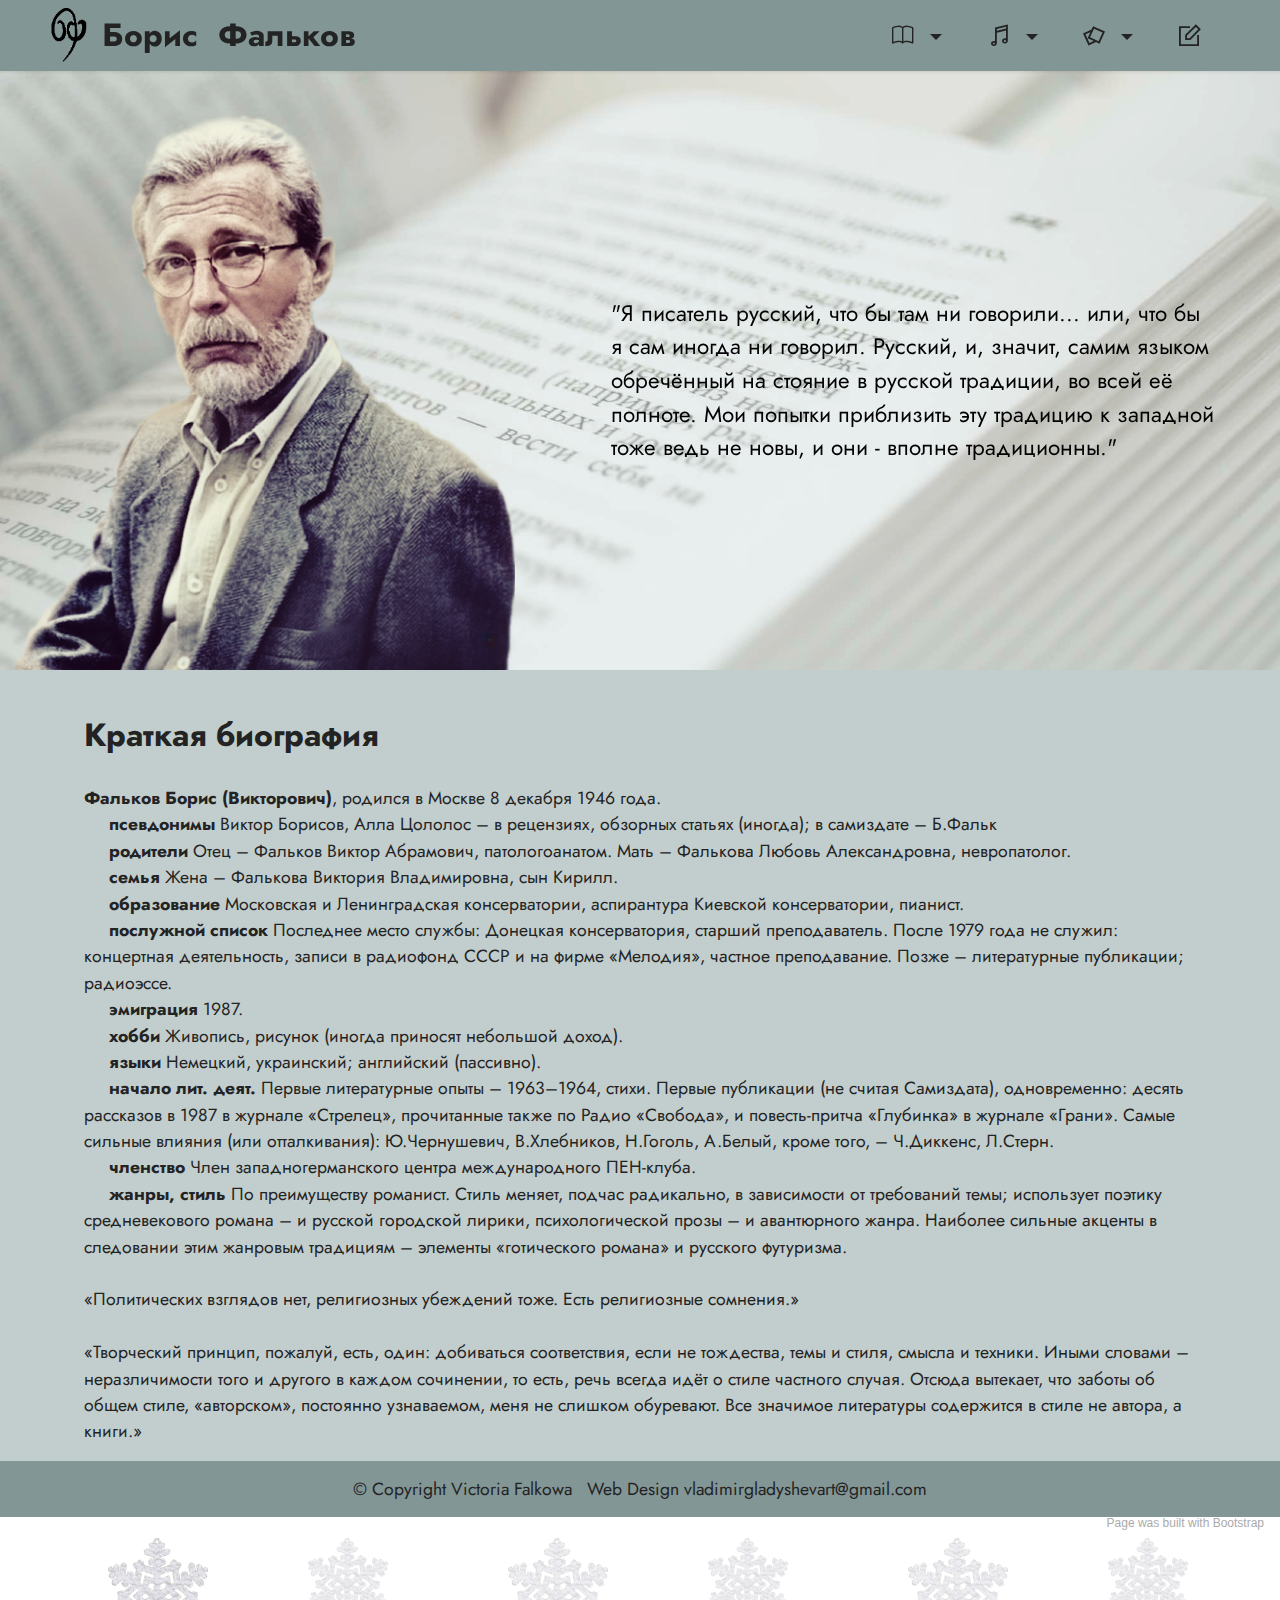
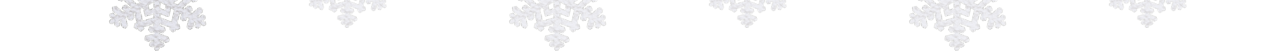
==== index.html @ 5765e97b "Add files via upload" ====
<!DOCTYPE html>
<html  >
<head>
  
  <meta charset="UTF-8">
  <meta http-equiv="X-UA-Compatible" content="IE=edge">
  <meta name="generator" content="Mobirise v5.2.0, mobirise.com">
  <meta name="viewport" content="width=device-width, initial-scale=1, minimum-scale=1">
  <link rel="shortcut icon" href="assets/images/bflogo.png" type="image/x-icon">
  <meta name="description" content="Начальная страница">
  
  
  <title>Home</title>
  <link rel="stylesheet" href="assets/Bootstrap-Icons/Bootstrap-Icons.css">
  <link rel="stylesheet" href="assets/web/assets/mobirise-icons2/mobirise2.css">
  <link rel="stylesheet" href="assets/tether/tether.min.css">
  <link rel="stylesheet" href="assets/bootstrap/css/bootstrap.min.css">
  <link rel="stylesheet" href="assets/bootstrap/css/bootstrap-grid.min.css">
  <link rel="stylesheet" href="assets/bootstrap/css/bootstrap-reboot.min.css">
  <link rel="stylesheet" href="assets/dropdown/css/style.css">
  <link rel="stylesheet" href="assets/socicon/css/styles.css">
  <link rel="stylesheet" href="assets/theme/css/style.css">
  <link rel="preload" as="style" href="assets/mobirise/css/mbr-additional.css"><link rel="stylesheet" href="assets/mobirise/css/mbr-additional.css" type="text/css">
  
  


<title>Анимация</title>
<style type="text/css">

.zima {width: auto; height: auto; background-image: url("LandscapeBack.png"); display: block; position: relative;
overflow: hidden; margin: auto;} 

.snowflakes {width: 100px; height: 113px; background-image: url("assets/images/snowflakes100.png"); 
  position: absolute; opacity: 0.5;
  left: 40px;
  top: 820px;
  z-index: +1;
  animation-name: snowflakes;
  animation-duration: 20s;
  animation-delay: 0,5s;
  animation-iteration-count: 3;
  animation-timing-function: linear;}

.snowflakes1 {width: 80px; height: 90px; background-image: url("assets/images/snowflakes80.png"); 
  position: absolute; opacity: 0.5;
  left: 240px;
  top: 820px;
  z-index: +1;
  animation-name: snowflakes1;
  animation-duration: 15s;
  animation-delay: 4.2s;
  animation-iteration-count: 3;
  animation-timing-function: linear;}

.snowflakes2 {width: 100px; height: 113px; background-image: url("assets/images/snowflakes100.png"); 
  position: absolute; opacity: 0.5;
  left: 440px;
  top: 820px;
  z-index: +1;
  animation-name: snowflakes2;
  animation-duration: 17s;
  animation-delay: 2.8s;
  animation-iteration-count: 3;
  animation-timing-function: linear;}

.snowflakes3 {width: 80px; height: 90px; background-image: url("assets/images/snowflakes80.png"); 
  position: absolute; opacity: 0.5;
  left: 640px;
  top: 820px;
  z-index: +1;
  animation-name: snowflakes3;
  animation-duration: 12.5s;
  animation-delay: 6.6s;
  animation-iteration-count: 3;
  animation-timing-function: linear;}

.snowflakes4 {width: 100px; height: 113px; background-image: url("assets/images/snowflakes100.png"); 
  position: absolute; opacity: 0.5;
  left: 840px;
  top: 820px;
  z-index: +1;
  animation-name: snowflakes4;
  animation-duration: 16s;
  animation-delay: 3.8s;
  animation-iteration-count: 3;
  animation-timing-function: linear;}

.snowflakes5 {width: 80px; height: 90px; background-image: url("assets/images/snowflakes80.png"); 
  position: absolute; opacity: 0.5;
  left: 1040px;
  top: 820px;
  z-index: +1;
  animation-name: snowflakes5;
  animation-duration: 14s;
  animation-delay: 6.8s;
  animation-iteration-count: 3;
  animation-timing-function: linear;}

.snowflakes6 {width: 100px; height: 113px; background-image: url("assets/images/snowflakes100.png"); 
  position: absolute; opacity: 0.5;
  left: 1240px;
  top: 820px;
  z-index: +1;
  animation-name: snowflakes6;
  animation-duration: 17s;
  animation-delay: 2.4s;
  animation-iteration-count: 3;
  animation-timing-function: linear;}

.snowflakes7 {width: 80px; height: 90px; background-image: url("assets/images/snowflakes80.png"); 
  position: absolute; opacity: 0.5;
  left: 1440px; 
  top: 820px;
  z-index: +1;
  animation-name: snowflakes7;
  animation-duration: 12.5s;
  animation-delay: 6.2s;
  animation-iteration-count: 3;
  animation-timing-function: linear;}

  .snowflakes8 {width: 100px; height: 113px; background-image: url("assets/images/snowflakes100.png"); 
  position: absolute; opacity: 0.5;
  left: 1640px;
  top: 820px;
  z-index: +1;
  animation-name: snowflakes8;
  animation-duration: 18s;
  animation-delay: 2,5s;
  animation-iteration-count: 3;
  animation-timing-function: linear;}

.snowflakes9 {width: 100px; height: 113px; background-image: url("assets/images/snowflakes100.png"); 
  position: absolute; opacity: 0.5;
  left: 40px;
  top: 820px;
  z-index: +1;
  animation-name: snowflakes9;
  animation-duration: 18s;
  animation-delay: 7s;
  animation-iteration-count: 3;
  animation-timing-function: linear;}


.snowflakes10 {width: 100px; height: 113px; background-image: url("assets/images/snowflakes100.png"); 
  position: absolute; opacity: 0.5;
  left: 1640px;
  top: 820px;
  z-index: +1;
  animation-name: snowflakes10;
  animation-duration: 20s;
  animation-delay: 8s;
  animation-iteration-count: 3;
  animation-timing-function: linear;}






@keyframes snowflakes {
  0% {left: 40px; top: -30px; transform: rotate(70deg); opacity: 0.3; }
  10% {left: 90px; top: 100px; opacity: 0.95; transform: rotate(65deg);}
  20% {left: 40px; top: 260px; opacity: 0.9; }
  30% {left: 80px; top: 360px; opacity: 0.95; transform: rotate(-80deg); }
  40% {left: 120px; top: 420px; }
  50% {left: 100px; top: 510px; opacity: 0.8; transform: rotate(55deg);}
  60% {left: 90px; top: 600px; opacity: 0.5;; }
  70% {left: 130px; top: 690px; transform: rotate(-55deg); opacity: 0.5;; }
  80% {left: 80px; top: 780px; opacity: 0.5;}
  90% {left: 30px; top: 820px; transform: rotate(45deg);}
  95% {left: 80px; top: 820px; transform: rotate(-10deg); opacity: 0.5; }
  100% {left: 20x; top: 820px; opacity: 0.4; }

}


@keyframes snowflakes1 {
  0% {left: 240px; top: -30px; transform: rotate(70deg); opacity: 0.3; }
  10% {left: 290px; top: 100px; opacity: 0.95; transform: rotate(-65deg);}
  20% {left: 240px; top: 260px; opacity: 0.9; }
  30% {left: 280px; top: 360px; opacity: 0.95; transform: rotate(80deg); }
  40% {left: 320px; top: 420px; }
  50% {left: 300px; top: 510px; opacity: 0.8; transform: rotate(-55deg);}
  60% {left: 290px; top: 600px; opacity: 0.5; }
  70% {left: 330px; top: 690px; transform: rotate(55deg); opacity: 0.5; }
  80% {left: 280px; top: 780px; opacity: 0.5;}
  90% {left: 230px; top: 820px; transform: rotate(-45deg);}
  95% {left: 280px; top: 820px; transform: rotate(10deg); opacity: 0.5; }
  100% {left: 220x; top: 820px; opacity: 0.4; }

}

@keyframes snowflakes2 {
  0% {left: 440px; top: -30px; transform: rotate(70deg); opacity: 0.3; }
  10% {left: 490px; top: 100px; opacity: 0.95; transform: rotate(65deg);}
  20% {left: 440px; top: 260px; opacity: 0.9; }
  30% {left: 480px; top: 360px; opacity: 0.95; transform: rotate(-80deg); }
  40% {left: 520px; top: 420px; }
  50% {left: 500px; top: 510px; opacity: 0.8; transform: rotate(55deg);}
  60% {left: 490px; top: 600px; opacity: 0.5; }
  70% {left: 530px; top: 690px; transform: rotate(-55deg); opacity: 0.5; }
  80% {left: 480px; top: 780px; opacity: 0.5;}
  90% {left: 430px; top: 820px; transform: rotate(45deg);}
  95% {left: 480px; top: 820px; transform: rotate(-10deg); opacity: 0.5; }
  100% {left: 420x; top: 820px; opacity: 0.4; }

}

@keyframes snowflakes3 {
  0% {left: 640px; top: -30px; transform: rotate(70deg); opacity: 0.3; }
  10% {left: 690px; top: 100px; opacity: 0.95; transform: rotate(-65deg);}
  20% {left: 640px; top: 260px; opacity: 0.9; }
  30% {left: 680px; top: 360px; opacity: 0.95; transform: rotate(80deg); }
  40% {left: 720px; top: 420px; }
  50% {left: 700px; top: 510px; opacity: 0.8; transform: rotate(-55deg);}
  60% {left: 690px; top: 600px; opacity: 0.5; }
  70% {left: 730px; top: 690px; transform: rotate(55deg); opacity: 0.5; }
  80% {left: 680px; top: 780px; opacity: 0.5;}
  90% {left: 630px; top: 820px; transform: rotate(-45deg);}
  95% {left: 680px; top: 820px; transform: rotate(10deg); opacity: 0.5; }
  100% {left: 620x; top: 820px; opacity: 0.4; }

}

@keyframes snowflakes4 {
  0% {left: 840px; top: -30px; transform: rotate(70deg); opacity: 0.3; }
  10% {left: 890px; top: 100px; opacity: 0.95; transform: rotate(-65deg);}
  20% {left: 840px; top: 260px; opacity: 0.9; }
  30% {left: 880px; top: 360px; opacity: 0.95; transform: rotate(80deg); }
  40% {left: 920px; top: 420px; }
  50% {left: 900px; top: 510px; opacity: 0.8; transform: rotate(-55deg);}
  60% {left: 890px; top: 600px; opacity: 0.5;}
  70% {left: 930px; top: 690px; transform: rotate(55deg); opacity: 0.5; }
  80% {left: 880px; top: 780px; oopacity: 0.5;}
  90% {left: 830px; top: 820px; transform: rotate(-45deg);}
  95% {left: 880px; top: 820px; transform: rotate(10deg); opacity: 0.5; }
  100% {left: 220x; top: 820px; opacity: 0.4; }

}


@keyframes snowflakes5 {
  0% {left: 1040px; top: -30px; transform: rotate(70deg); opacity: 0.3; }
  10% {left: 1090px; top: 100px; opacity: 0.95; transform: rotate(-65deg);}
  20% {left: 1040px; top: 260px; opacity: 0.9; }
  30% {left: 1080px; top: 360px; opacity: 0.95; transform: rotate(80deg); }
  40% {left: 1120px; top: 420px; }
  50% {left: 1100px; top: 510px; opacity: 0.8; transform: rotate(-55deg);}
  60% {left: 1090px; top: 600px; opacity: 0.5; }
  70% {left: 1130px; top: 690px; transform: rotate(55deg); opacity: 0.5; }
  80% {left: 1080px; top: 780px; opacity: 0.5;}
  90% {left: 1030px; top: 820px; transform: rotate(-45deg);}
  95% {left: 1080px; top: 820px; transform: rotate(10deg); opacity: 0.5; }
  100% {left: 1020x; top: 820px; opacity: 0.4; }

}

@keyframes snowflakes6 {
  0% {left: 1240px; top: -30px; transform: rotate(70deg); opacity: 0.3; }
  10% {left: 1290px; top: 100px; opacity: 0.95; transform: rotate(65deg);}
  20% {left: 1240px; top: 260px; opacity: 0.9; }
  30% {left: 1280px; top: 360px; opacity: 0.95; transform: rotate(-80deg); }
  40% {left: 1320px; top: 420px; }
  50% {left: 1300px; top: 510px; opacity: 0.8; transform: rotate(55deg);}
  60% {left: 1290px; top: 600px; opacity: 0.5; }
  70% {left: 1330px; top: 690px; transform: rotate(-55deg); opacity: 0.5; }
  80% {left: 1280px; top: 780px; opacity: 0.5;}
  90% {left: 1230px; top: 820px; transform: rotate(45deg);}
  95% {left: 1280px; top: 820px; transform: rotate(-10deg); opacity: 0.5; }
  100% {left: 1220x; top: 820px; opacity: 0.4; }

}

@keyframes snowflakes7 {
  0% {left: 1440px; top: -30px; transform: rotate(70deg); opacity: 0.3; }
  10% {left: 1490px; top: 100px; opacity: 0.95; transform: rotate(-65deg);}
  20% {left: 1440px; top: 260px; opacity: 0.9; }
  30% {left: 1480px; top: 360px; opacity: 0.95; transform: rotate(80deg); }
  40% {left: 1420px; top: 420px; }
  50% {left: 1500px; top: 510px; opacity: 0.8; transform: rotate(-55deg);}
  60% {left: 1490px; top: 600px; opacity: 0.5; }
  70% {left: 1530px; top: 690px; transform: rotate(55deg); opacity: 0.5; }
  80% {left: 1480px; top: 780px; opacity: 0.5;}
  90% {left: 1430px; top: 820px; transform: rotate(-45deg);}
  95% {left: 1480px; top: 820px; transform: rotate(10deg); opacity: 0.5; }
  100% {left: 1420x; top: 820px; opacity: 0.4; }

}

@keyframes snowflakes8 {
  0% {left: 1640px; top: -30px; transform: rotate(70deg); opacity: 0.3; }
  10% {left: 1690px; top: 100px; opacity: 0.95; transform: rotate(65deg);}
  20% {left: 1640px; top: 260px; opacity: 0.9; }
  30% {left: 1680px; top: 360px; opacity: 0.95; transform: rotate(-80deg); }
  40% {left: 1620px; top: 420px; }
  50% {left: 1700px; top: 510px; opacity: 0.8; transform: rotate(55deg);}
  60% {left: 1690px; top: 600px; opacity: 0.5; }
  70% {left: 1730px; top: 690px; transform: rotate(-55deg); opacity: 0.5; }
  80% {left: 1680px; top: 780px; opacity: 0.5; }
  90% {left: 1630px; top: 820px; transform: rotate(45deg);}
  95% {left: 1680px; top: 820px; transform: rotate(-10deg); opacity: 0.5; }
  100% {left: 1620x; top: 820px; opacity: 0.4; }

}


@keyframes snowflakes9 {
  0% {left: 40px; top: -30px; transform: rotate(70deg); opacity: 0.3; }
  10% {left: 90px; top: 100px; opacity: 0.95; transform: rotate(65deg);}
  20% {left: 40px; top: 260px; opacity: 0.9; }
  30% {left: 80px; top: 360px; opacity: 0.95; transform: rotate(-80deg); }
  40% {left: 120px; top: 420px; }
  50% {left: 100px; top: 510px; opacity: 0.8; transform: rotate(55deg);}
  60% {left: 90px; top: 600px; opacity: 0.5;; }
  70% {left: 130px; top: 690px; transform: rotate(-55deg); opacity: 0.5;; }
  80% {left: 80px; top: 780px; opacity: 0.5;}
  90% {left: 30px; top: 820px; transform: rotate(45deg);}
  95% {left: 80px; top: 820px; transform: rotate(-10deg); opacity: 0.5; }
  100% {left: 20x; top: 820px; opacity: 0.4; }

}

@keyframes snowflakes10 {
  0% {left: 1640px; top: -30px; transform: rotate(70deg); opacity: 0.3; }
  10% {left: 1690px; top: 100px; opacity: 0.95; transform: rotate(65deg);}
  20% {left: 1640px; top: 260px; opacity: 0.9; }
  30% {left: 1680px; top: 360px; opacity: 0.95; transform: rotate(-80deg); }
  40% {left: 1620px; top: 420px; }
  50% {left: 1700px; top: 510px; opacity: 0.8; transform: rotate(55deg);}
  60% {left: 1690px; top: 600px; opacity: 0.5; }
  70% {left: 1730px; top: 690px; transform: rotate(-55deg); opacity: 0.5; }
  80% {left: 1680px; top: 780px; opacity: 0.5; }
  90% {left: 1630px; top: 820px; transform: rotate(45deg);}
  95% {left: 1680px; top: 820px; transform: rotate(-10deg); opacity: 0.5; }
  100% {left: 1620x; top: 820px; opacity: 0.4; }

}



/* .Land2 {width: 900px; height: 640px; position: absolute;
  left: 10px;
  top: 10px;}  */

</style>





  
  
</head>
<body>
  
  <section class="menu menu2 cid-scVCYz52yA" once="menu" id="menu2-1">
    
    <nav class="navbar navbar-dropdown navbar-fixed-top navbar-expand-lg">
        <div class="container-fluid">
            <div class="navbar-brand">
                <span class="navbar-logo">
                    
                        <a href="index.html#header14-e"><img src="assets/images/bflogo.png" alt="" style="height: 3.7rem;"></a>
                    
                </span>
                <span class="navbar-caption-wrap"><a class="navbar-caption text-black text-primary display-2" href="index.html#header14-e">Борис&nbsp; Фальков</a></span>
            </div>
            <button class="navbar-toggler" type="button" data-toggle="collapse" data-target="#navbarSupportedContent" aria-controls="navbarNavAltMarkup" aria-expanded="false" aria-label="Toggle navigation">
                <div class="hamburger">
                    <span></span>
                    <span></span>
                    <span></span>
                    <span></span>
                </div>
            </button>
            <div class="collapse navbar-collapse" id="navbarSupportedContent">
                <ul class="navbar-nav nav-dropdown nav-right" data-app-modern-menu="true"><li class="nav-item dropdown open"><a class="nav-link link dropdown-toggle text-black display-4" href="#" aria-expanded="true" data-toggle="dropdown-submenu"><span class="bi-book mbr-iconfont mbr-iconfont-btn"></span></a><div class="dropdown-menu"><a class="dropdown-item text-black display-4" href="Literature.html#content5-6f" aria-expanded="false">Литература</a><a class="dropdown-item text-black display-4" href="Literature.html#content5-3d" aria-expanded="false">Книги</a><a class="dropdown-item text-black display-4" href="page9.html#content5-5l" aria-expanded="false">Критика</a><a class="dropdown-item text-black display-4" href="Golos.html#content5-5c" aria-expanded="false">Голос автора</a><a class="dropdown-item text-black display-4" href="page8.html#content5-6b" aria-expanded="false">Переписка</a></div></li><li class="nav-item dropdown"><a class="nav-link link dropdown-toggle text-black display-4" href="#" aria-expanded="false" data-toggle="dropdown-submenu"><span class="mobi-mbri mobi-mbri-music mbr-iconfont mbr-iconfont-btn"></span></a><div class="dropdown-menu"><a class="dropdown-item text-black text-primary display-4" href="page3.html#content5-6h" aria-expanded="false">Музыка</a><a class="dropdown-item text-black display-4" href="page3.html#content5-4t" aria-expanded="false">Стезя музыканта</a><a class="dropdown-item text-black display-4" href="page10.html#content5-60" aria-expanded="false">Воспоминания<br></a><a class="dropdown-item text-black display-4" href="page3.html#features3-4i" aria-expanded="false">Студийные записи</a><a class="dropdown-item text-black display-4" href="page3.html#features3-4j" aria-expanded="false">Архивные записи</a></div></li><li class="nav-item dropdown"><a class="nav-link link dropdown-toggle text-black display-4" href="#" aria-expanded="false" data-toggle="dropdown-submenu"><span class="mobi-mbri mobi-mbri-image-gallery mbr-iconfont mbr-iconfont-btn"></span></a><div class="dropdown-menu"><a class="dropdown-item text-black text-primary display-4" href="page4.html#content5-6g" aria-expanded="false">Галерея</a><a class="dropdown-item text-black display-4" href="page4.html#gallery4-2j" aria-expanded="false">Графика</a><a class="dropdown-item text-black display-4" href="page4.html#gallery4-3t" aria-expanded="false">Фотографии</a></div></li><li class="nav-item"><a class="nav-link link text-black display-4" href="page6.html#form5-21" aria-expanded="false"><span class="mobi-mbri mobi-mbri-edit mbr-iconfont mbr-iconfont-btn"></span></a>
                    </li></ul>
                
                
            </div>
        </div>
    </nav>
</section>

<section class="header14 cid-scVGAqP4mX mbr-parallax-background" id="header14-e">

    

    <div class="mbr-overlay" style="opacity: 0.5; background-color: rgb(237, 255, 255);"></div>

    <div class="container-fluid">
        <div class="row justify-content-center align-items-center">
            <div class="col-12 col-md-5 image-wrapper">
                <img src="assets/images/falkow-munchen-06-color-nofon02-7.png" alt="">
            </div>
            <div class="col-12 col-md">
                <div class="text-wrapper">
                    
                    <p class="mbr-text mbr-fonts-style display-5">"Я писатель русский, что бы там ни говорили... или, что бы я сам иногда ни говорил. Русский, и, значит, самим языком обречённый на стояние в русской традиции, во всей её полноте. Мои попытки приблизить эту традицию к западной тоже ведь не новы, и они - вполне традиционны."&nbsp;<br></p>
                    
                </div>
            </div>
        </div>
    </div>
</section>



<section class="content5 cid-sj8aDRrU2V" id="content5-50">
    
    <div class="container-fluid">
        <div class="row justify-content-center">
            <div class="col-md-12 col-lg-11">
                



 <!--  <div class="zima"> -->
<div> 

                <h4 class="mbr-section-subtitle mbr-fonts-style mb-4 display-2"><strong>Краткая биография</strong></h4>

                <p class="mbr-text mbr-fonts-style display-7"><strong>Фальков Борис (Викторович)</strong>, родился в Москве 8 декабря 1946 года.<br><strong>&nbsp; &nbsp; &nbsp;псевдонимы</strong> Виктор Борисов, Алла Цололос – в рецензиях, обзорных статьях (иногда); в самиздате – Б.Фальк<br><strong>&nbsp; &nbsp; &nbsp;родители</strong> Отец – Фальков Виктор Абрамович, патологоанатом. Мать – Фалькова Любовь Александровна, невропатолог.<br><strong>&nbsp; &nbsp; &nbsp;семья</strong> Жена – Фалькова Виктория Владимировна, сын Кирилл.<br><strong>&nbsp; &nbsp; &nbsp;образование</strong> Московская и Ленинградская консерватории, аспирантура Киевской консерватории, пианист.<br><strong>&nbsp; &nbsp; &nbsp;послужной список</strong> Последнее место службы: Донецкая консерватория, старший преподаватель. После 1979 года не служил: концертная деятельность, записи в радиофонд СССР и на фирме «Мелодия», частное преподавание. Позже – литературные публикации; радиоэссе. <br><strong>&nbsp; &nbsp; &nbsp;эмиграция</strong> 1987.<br><strong>&nbsp; &nbsp; &nbsp;хобби</strong> Живопись, рисунок (иногда приносят небольшой доход).<br><strong>&nbsp; &nbsp; &nbsp;языки</strong> Немецкий, украинский; английский (пассивно).<br><strong>&nbsp; &nbsp; &nbsp;начало лит. деят.</strong> Первые литературные опыты – 1963–1964, стихи. Первые публикации (не считая Самиздата), одновременно: десять рассказов в 1987 в журнале «Стрелец», прочитанные также по Радио «Свобода», и повесть-притча «Глубинка» в журнале «Грани».  Самые сильные влияния (или отталкивания): Ю.Чернушевич, В.Хлебников, Н.Гоголь, А.Белый, кроме того, – Ч.Диккенс, Л.Стерн.<br><strong>&nbsp; &nbsp; &nbsp;членство </strong>Член западногерманского центра международного ПЕН-клуба.<br><strong>&nbsp; &nbsp; &nbsp;жанры, стиль</strong> По преимуществу романист. Стиль меняет, подчас радикально, в зависимости от требований темы; использует поэтику средневекового романа – и русской городской лирики, психологической прозы – и авантюрного жанра. Наиболее сильные акценты в следовании этим жанровым традициям – элементы «готического романа» и русского футуризма.<br><br>«Политических взглядов нет, религиозных убеждений тоже. Есть религиозные сомнения.»<br><br>«Творческий принцип, пожалуй, есть, один: добиваться соответствия, если не тождества, темы и стиля, смысла и техники. Иными словами – неразличимости того и другого в каждом сочинении, то есть, речь всегда идёт о стиле частного случая. Отсюда вытекает, что заботы об общем стиле, «авторском», постоянно узнаваемом, меня не слишком обуревают. Все значимое литературы содержится в стиле не автора, а книги.»&nbsp;<br></p>

 <!--       <div class="LandFront"></div>  -->
                 <div class="snowflakes"> </div>  
                 <div class="snowflakes1"> </div>  
                 <div class="snowflakes2"> </div>  
                  <div class="snowflakes3"> </div>  
                  <div class="snowflakes4"> </div>  
                  <div class="snowflakes5"> </div>
                  <div class="snowflakes6"> </div>
                  <div class="snowflakes7"> </div>
                  <div class="snowflakes9"> </div>
                  <div class="snowflakes10"> </div>
<!--    <div class="LandFront2"></div> -->
  

            </div>

        </div>
    </div>
</section>



<section class="footer7 cid-sd82dUHqn7" once="footers" id="footer7-o">

    

    

    <div class="container">
        <div class="media-container-row align-center mbr-white">
            <div class="col-12">
                <p class="mbr-text mb-0 mbr-fonts-style display-7">© Copyright  Victoria Falkowa&nbsp; &nbsp;Web Design  vladimirgladyshevart@gmail.com</p>
            </div>
        </div>
    </div>
</section><section style="background-color: #fff; font-family: -apple-system, BlinkMacSystemFont, 'Segoe UI', 'Roboto', 'Helvetica Neue', Arial, sans-serif; color:#aaa; font-size:12px; padding: 0; align-items: center; display: flex;"><a href="https://mobirise.site/w" style="flex: 1 1; height: 0rem; padding-left: 1rem;"></a><p style="flex: 0 0 auto; margin:0; padding-right:1rem;">Page was <a href="https://getbootstrap.com" style="color:#aaa;">built</a> with Bootstrap</p></section><script src="assets/web/assets/jquery/jquery.min.js"></script>  <script src="assets/popper/popper.min.js"></script>  <script src="assets/tether/tether.min.js"></script>  <script src="assets/bootstrap/js/bootstrap.min.js"></script>  <script src="assets/smoothscroll/smooth-scroll.js"></script>  <script src="assets/dropdown/js/nav-dropdown.js"></script>  <script src="assets/dropdown/js/navbar-dropdown.js"></script>  <script src="assets/touchswipe/jquery.touch-swipe.min.js"></script>  <script src="assets/parallax/jarallax.min.js"></script>  <script src="assets/theme/js/script.js"></script>  
  
  
 <div id="scrollToTop" class="scrollToTop mbr-arrow-up"><a style="text-align: center;"><i class="mbr-arrow-up-icon mbr-arrow-up-icon-cm cm-icon cm-icon-smallarrow-up"></i></a></div


  </body>
</html>
---- assets/web/assets/mobirise-icons2/mobirise2.css ----
@font-face {
  font-family: 'Moririse2';
  font-display: swap;
  src:  url('mobirise2.eot?f2bix4');
  src:  url('mobirise2.eot?f2bix4#iefix') format('embedded-opentype'),
    url('mobirise2.ttf?f2bix4') format('truetype'),
    url('mobirise2.woff?f2bix4') format('woff'),
    url('mobirise2.svg?f2bix4#mobirise2') format('svg');
  font-weight: normal;
  font-style: normal;
}

[class^="mobi-"], [class*=" mobi-"] {
  /* use !important to prevent issues with browser extensions that change fonts */
  font-family: 'Moririse2' !important;
  speak: none;
  font-style: normal;
  font-weight: normal;
  font-variant: normal;
  text-transform: none;
  line-height: 1;

  /* Better Font Rendering =========== */
  -webkit-font-smoothing: antialiased;
  -moz-osx-font-smoothing: grayscale;
}

.mobi-mbri-add-submenu:before {
  content: "\e900";
}
.mobi-mbri-alert:before {
  content: "\e901";
}
.mobi-mbri-align-center:before {
  content: "\e902";
}
.mobi-mbri-align-justify:before {
  content: "\e903";
}
.mobi-mbri-align-left:before {
  content: "\e904";
}
.mobi-mbri-align-right:before {
  content: "\e905";
}
.mobi-mbri-android:before {
  content: "\e906";
}
.mobi-mbri-apple:before {
  content: "\e907";
}
.mobi-mbri-arrow-down:before {
  content: "\e908";
}
.mobi-mbri-arrow-next:before {
  content: "\e909";
}
.mobi-mbri-arrow-prev:before {
  content: "\e90a";
}
.mobi-mbri-arrow-up:before {
  content: "\e90b";
}
.mobi-mbri-bold:before {
  content: "\e90c";
}
.mobi-mbri-bookmark:before {
  content: "\e90d";
}
.mobi-mbri-bootstrap:before {
  content: "\e90e";
}
.mobi-mbri-briefcase:before {
  content: "\e90f";
}
.mobi-mbri-browse:before {
  content: "\e910";
}
.mobi-mbri-bulleted-list:before {
  content: "\e911";
}
.mobi-mbri-calendar:before {
  content: "\e912";
}
.mobi-mbri-camera:before {
  content: "\e913";
}
.mobi-mbri-cart-add:before {
  content: "\e914";
}
.mobi-mbri-cart-full:before {
  content: "\e915";
}
.mobi-mbri-cash:before {
  content: "\e916";
}
.mobi-mbri-change-style:before {
  content: "\e917";
}
.mobi-mbri-chat:before {
  content: "\e918";
}
.mobi-mbri-clock:before {
  content: "\e919";
}
.mobi-mbri-close:before {
  content: "\e91a";
}
.mobi-mbri-cloud:before {
  content: "\e91b";
}
.mobi-mbri-code:before {
  content: "\e91c";
}
.mobi-mbri-contact-form:before {
  content: "\e91d";
}
.mobi-mbri-credit-card:before {
  content: "\e91e";
}
.mobi-mbri-cursor-click:before {
  content: "\e91f";
}
.mobi-mbri-cust-feedback:before {
  content: "\e920";
}
.mobi-mbri-database:before {
  content: "\e921";
}
.mobi-mbri-delivery:before {
  content: "\e922";
}
.mobi-mbri-desktop:before {
  content: "\e923";
}
.mobi-mbri-devices:before {
  content: "\e924";
}
.mobi-mbri-down:before {
  content: "\e925";
}
.mobi-mbri-download-2:before {
  content: "\e926";
}
.mobi-mbri-download:before {
  content: "\e927";
}
.mobi-mbri-drag-n-drop-2:before {
  content: "\e928";
}
.mobi-mbri-drag-n-drop:before {
  content: "\e929";
}
.mobi-mbri-edit-2:before {
  content: "\e92a";
}
.mobi-mbri-edit:before {
  content: "\e92b";
}
.mobi-mbri-error:before {
  content: "\e92c";
}
.mobi-mbri-extension:before {
  content: "\e92d";
}
.mobi-mbri-features:before {
  content: "\e92e";
}
.mobi-mbri-file:before {
  content: "\e92f";
}
.mobi-mbri-flag:before {
  content: "\e930";
}
.mobi-mbri-folder:before {
  content: "\e931";
}
.mobi-mbri-gift:before {
  content: "\e932";
}
.mobi-mbri-github:before {
  content: "\e933";
}
.mobi-mbri-globe-2:before {
  content: "\e934";
}
.mobi-mbri-globe:before {
  content: "\e935";
}
.mobi-mbri-growing-chart:before {
  content: "\e936";
}
.mobi-mbri-hearth:before {
  content: "\e937";
}
.mobi-mbri-help:before {
  content: "\e938";
}
.mobi-mbri-home:before {
  content: "\e939";
}
.mobi-mbri-hot-cup:before {
  content: "\e93a";
}
.mobi-mbri-idea:before {
  content: "\e93b";
}
.mobi-mbri-image-gallery:before {
  content: "\e93c";
}
.mobi-mbri-image-slider:before {
  content: "\e93d";
}
.mobi-mbri-info:before {
  content: "\e93e";
}
.mobi-mbri-italic:before {
  content: "\e93f";
}
.mobi-mbri-key:before {
  content: "\e940";
}
.mobi-mbri-laptop:before {
  content: "\e941";
}
.mobi-mbri-layers:before {
  content: "\e942";
}
.mobi-mbri-left-right:before {
  content: "\e943";
}
.mobi-mbri-left:before {
  content: "\e944";
}
.mobi-mbri-letter:before {
  content: "\e945";
}
.mobi-mbri-like:before {
  content: "\e946";
}
.mobi-mbri-link:before {
  content: "\e947";
}
.mobi-mbri-lock:before {
  content: "\e948";
}
.mobi-mbri-login:before {
  content: "\e949";
}
.mobi-mbri-logout:before {
  content: "\e94a";
}
.mobi-mbri-magic-stick:before {
  content: "\e94b";
}
.mobi-mbri-map-pin:before {
  content: "\e94c";
}
.mobi-mbri-menu:before {
  content: "\e94d";
}
.mobi-mbri-mobile-2:before {
  content: "\e94e";
}
.mobi-mbri-mobile-horizontal:before {
  content: "\e94f";
}
.mobi-mbri-mobile:before {
  content: "\e950";
}
.mobi-mbri-mobirise:before {
  content: "\e951";
}
.mobi-mbri-more-horizontal:before {
  content: "\e952";
}
.mobi-mbri-more-vertical:before {
  content: "\e953";
}
.mobi-mbri-music:before {
  content: "\e954";
}
.mobi-mbri-new-file:before {
  content: "\e955";
}
.mobi-mbri-numbered-list:before {
  content: "\e956";
}
.mobi-mbri-opened-folder:before {
  content: "\e957";
}
.mobi-mbri-pages:before {
  content: "\e958";
}
.mobi-mbri-paper-plane:before {
  content: "\e959";
}
.mobi-mbri-paperclip:before {
  content: "\e95a";
}
.mobi-mbri-phone:before {
  content: "\e95b";
}
.mobi-mbri-photo:before {
  content: "\e95c";
}
.mobi-mbri-photos:before {
  content: "\e95d";
}
.mobi-mbri-pin:before {
  content: "\e95e";
}
.mobi-mbri-play:before {
  content: "\e95f";
}
.mobi-mbri-plus:before {
  content: "\e960";
}
.mobi-mbri-preview:before {
  content: "\e961";
}
.mobi-mbri-print:before {
  content: "\e962";
}
.mobi-mbri-protect:before {
  content: "\e963";
}
.mobi-mbri-question:before {
  content: "\e964";
}
.mobi-mbri-quote-left:before {
  content: "\e965";
}
.mobi-mbri-quote-right:before {
  content: "\e966";
}
.mobi-mbri-redo:before {
  content: "\e967";
}
.mobi-mbri-refresh:before {
  content: "\e968";
}
.mobi-mbri-responsive-2:before {
  content: "\e969";
}
.mobi-mbri-responsive:before {
  content: "\e96a";
}
.mobi-mbri-right:before {
  content: "\e96b";
}
.mobi-mbri-rocket:before {
  content: "\e96c";
}
.mobi-mbri-sad-face:before {
  content: "\e96d";
}
.mobi-mbri-sale:before {
  content: "\e96e";
}
.mobi-mbri-save:before {
  content: "\e96f";
}
.mobi-mbri-search:before {
  content: "\e970";
}
.mobi-mbri-setting-2:before {
  content: "\e971";
}
.mobi-mbri-setting-3:before {
  content: "\e972";
}
.mobi-mbri-setting:before {
  content: "\e973";
}
.mobi-mbri-share:before {
  content: "\e974";
}
.mobi-mbri-shopping-bag:before {
  content: "\e975";
}
.mobi-mbri-shopping-basket:before {
  content: "\e976";
}
.mobi-mbri-shopping-cart:before {
  content: "\e977";
}
.mobi-mbri-sites:before {
  content: "\e978";
}
.mobi-mbri-smile-face:before {
  content: "\e979";
}
.mobi-mbri-speed:before {
  content: "\e97a";
}
.mobi-mbri-star:before {
  content: "\e97b";
}
.mobi-mbri-success:before {
  content: "\e97c";
}
.mobi-mbri-sun:before {
  content: "\e97d";
}
.mobi-mbri-sun2:before {
  content: "\e97e";
}
.mobi-mbri-tablet-vertical:before {
  content: "\e97f";
}
.mobi-mbri-tablet:before {
  content: "\e980";
}
.mobi-mbri-target:before {
  content: "\e981";
}
.mobi-mbri-timer:before {
  content: "\e982";
}
.mobi-mbri-to-ftp:before {
  content: "\e983";
}
.mobi-mbri-to-local-drive:before {
  content: "\e984";
}
.mobi-mbri-touch-swipe:before {
  content: "\e985";
}
.mobi-mbri-touch:before {
  content: "\e986";
}
.mobi-mbri-trash:before {
  content: "\e987";
}
.mobi-mbri-underline:before {
  content: "\e988";
}
.mobi-mbri-undo:before {
  content: "\e989";
}
.mobi-mbri-unlink:before {
  content: "\e98a";
}
.mobi-mbri-unlock:before {
  content: "\e98b";
}
.mobi-mbri-up-down:before {
  content: "\e98c";
}
.mobi-mbri-up:before {
  content: "\e98d";
}
.mobi-mbri-update:before {
  content: "\e98e";
}
.mobi-mbri-upload-2:before {
  content: "\e98f";
}
.mobi-mbri-upload:before {
  content: "\e990";
}
.mobi-mbri-user-2:before {
  content: "\e991";
}
.mobi-mbri-user:before {
  content: "\e992";
}
.mobi-mbri-users:before {
  content: "\e993";
}
.mobi-mbri-video-play:before {
  content: "\e994";
}
.mobi-mbri-video:before {
  content: "\e995";
}
.mobi-mbri-watch:before {
  content: "\e996";
}
.mobi-mbri-website-theme-2:before {
  content: "\e997";
}
.mobi-mbri-website-theme:before {
  content: "\e998";
}
.mobi-mbri-wifi:before {
  content: "\e999";
}
.mobi-mbri-windows:before {
  content: "\e99a";
}
.mobi-mbri-zoom-in:before {
  content: "\e99b";
}
.mobi-mbri-zoom-out:before {
  content: "\e99c";
}
---- assets/dropdown/css/style.css ----
.navbar-dropdown {
  left: 0;
  padding: 0;
  position: absolute;
  right: 0;
  top: 0;
  transition: all 0.45s ease;
  z-index: 1030;
  background: #282828; }
  .navbar-dropdown .navbar-logo {
    margin-right: 0.8rem;
    transition: margin 0.3s ease-in-out;
    vertical-align: middle; }
    .navbar-dropdown .navbar-logo img {
      height: 3.125rem;
      transition: all 0.3s ease-in-out; }
    .navbar-dropdown .navbar-logo.mbr-iconfont {
      font-size: 3.125rem;
      line-height: 3.125rem; }
  .navbar-dropdown .navbar-caption {
    font-weight: 700;
    white-space: normal;
    vertical-align: -4px;
    line-height: 3.125rem !important; }
    .navbar-dropdown .navbar-caption, .navbar-dropdown .navbar-caption:hover {
      color: inherit;
      text-decoration: none; }
  .navbar-dropdown .mbr-iconfont + .navbar-caption {
    vertical-align: -1px; }
  .navbar-dropdown.navbar-fixed-top {
    position: fixed; }
  .navbar-dropdown .navbar-brand span {
    vertical-align: -4px; }
  .navbar-dropdown.bg-color.transparent {
    background: none; }
  .navbar-dropdown.navbar-short .navbar-brand {
    padding: 0.625rem 0; }
    .navbar-dropdown.navbar-short .navbar-brand span {
      vertical-align: -1px; }
  .navbar-dropdown.navbar-short .navbar-caption {
    line-height: 2.375rem !important;
    vertical-align: -2px; }
  .navbar-dropdown.navbar-short .navbar-logo {
    margin-right: 0.5rem; }
    .navbar-dropdown.navbar-short .navbar-logo img {
      height: 2.375rem; }
    .navbar-dropdown.navbar-short .navbar-logo.mbr-iconfont {
      font-size: 2.375rem;
      line-height: 2.375rem; }
  .navbar-dropdown.navbar-short .mbr-table-cell {
    height: 3.625rem; }
  .navbar-dropdown .navbar-close {
    left: 0.6875rem;
    position: fixed;
    top: 0.75rem;
    z-index: 1000; }
  .navbar-dropdown .hamburger-icon {
    content: "";
    display: inline-block;
    vertical-align: middle;
    width: 16px;
    -webkit-box-shadow: 0 -6px 0 1px #282828,0 0 0 1px #282828,0 6px 0 1px #282828;
    -moz-box-shadow: 0 -6px 0 1px #282828,0 0 0 1px #282828,0 6px 0 1px #282828;
    box-shadow: 0 -6px 0 1px #282828,0 0 0 1px #282828,0 6px 0 1px #282828; }

.dropdown-menu .dropdown-toggle[data-toggle="dropdown-submenu"]::after {
  border-bottom: 0.35em solid transparent;
  border-left: 0.35em solid;
  border-right: 0;
  border-top: 0.35em solid transparent;
  margin-left: 0.3rem; }

.dropdown-menu .dropdown-item:focus {
  outline: 0; }

.nav-dropdown {
  font-size: 0.75rem;
  font-weight: 500;
  height: auto !important; }
  .nav-dropdown .nav-btn {
    padding-left: 1rem; }
  .nav-dropdown .link {
    margin: .667em 1.667em;
    font-weight: 500;
    padding: 0;
    transition: color .2s ease-in-out; }
    .nav-dropdown .link.dropdown-toggle {
      margin-right: 2.583em; }
      .nav-dropdown .link.dropdown-toggle::after {
        margin-left: .25rem;
        border-top: 0.35em solid;
        border-right: 0.35em solid transparent;
        border-left: 0.35em solid transparent;
        border-bottom: 0; }
      .nav-dropdown .link.dropdown-toggle[aria-expanded="true"] {
        margin: 0;
        padding: 0.667em 3.263em  0.667em 1.667em; }
  .nav-dropdown .link::after,
  .nav-dropdown .dropdown-item::after {
    color: inherit; }
  .nav-dropdown .btn {
    font-size: 0.75rem;
    font-weight: 700;
    letter-spacing: 0;
    margin-bottom: 0;
    padding-left: 1.25rem;
    padding-right: 1.25rem; }
  .nav-dropdown .dropdown-menu {
    border-radius: 0;
    border: 0;
    left: 0;
    margin: 0;
    padding-bottom: 1.25rem;
    padding-top: 1.25rem;
    position: relative; }
  .nav-dropdown .dropdown-submenu {
    margin-left: 0.125rem;
    top: 0; }
  .nav-dropdown .dropdown-item {
    font-weight: 500;
    line-height: 2;
    padding: 0.3846em 4.615em 0.3846em 1.5385em;
    position: relative;
    transition: color .2s ease-in-out, background-color .2s ease-in-out; }
    .nav-dropdown .dropdown-item::after {
      margin-top: -0.3077em;
      position: absolute;
      right: 1.1538em;
      top: 50%; }
    .nav-dropdown .dropdown-item:focus, .nav-dropdown .dropdown-item:hover {
      background: none; }

@media (max-width: 767px) {
  .nav-dropdown.navbar-toggleable-sm {
    bottom: 0;
    display: none;
    left: 0;
    overflow-x: hidden;
    position: fixed;
    top: 0;
    transform: translateX(-100%);
    -ms-transform: translateX(-100%);
    -webkit-transform: translateX(-100%);
    width: 18.75rem;
    z-index: 999; } }
.nav-dropdown.navbar-toggleable-xl {
  bottom: 0;
  display: none;
  left: 0;
  overflow-x: hidden;
  position: fixed;
  top: 0;
  transform: translateX(-100%);
  -ms-transform: translateX(-100%);
  -webkit-transform: translateX(-100%);
  width: 18.75rem;
  z-index: 999; }

.nav-dropdown-sm {
  display: block !important;
  overflow-x: hidden;
  overflow: auto;
  padding-top: 3.875rem; }
  .nav-dropdown-sm::after {
    content: "";
    display: block;
    height: 3rem;
    width: 100%; }
  .nav-dropdown-sm.collapse.in ~ .navbar-close {
    display: block !important; }
  .nav-dropdown-sm.collapsing, .nav-dropdown-sm.collapse.in {
    transform: translateX(0);
    -ms-transform: translateX(0);
    -webkit-transform: translateX(0);
    transition: all 0.25s ease-out;
    -webkit-transition: all 0.25s ease-out;
    background: #282828; }
  .nav-dropdown-sm.collapsing[aria-expanded="false"] {
    transform: translateX(-100%);
    -ms-transform: translateX(-100%);
    -webkit-transform: translateX(-100%); }
  .nav-dropdown-sm .nav-item {
    display: block;
    margin-left: 0 !important;
    padding-left: 0; }
  .nav-dropdown-sm .link,
  .nav-dropdown-sm .dropdown-item {
    border-top: 1px dotted rgba(255, 255, 255, 0.1);
    font-size: 0.8125rem;
    line-height: 1.6;
    margin: 0 !important;
    padding: 0.875rem 2.4rem 0.875rem 1.5625rem !important;
    position: relative;
    white-space: normal; }
    .nav-dropdown-sm .link:focus, .nav-dropdown-sm .link:hover,
    .nav-dropdown-sm .dropdown-item:focus,
    .nav-dropdown-sm .dropdown-item:hover {
      background: rgba(0, 0, 0, 0.2) !important;
      color: #c0a375; }
  .nav-dropdown-sm .nav-btn {
    position: relative;
    padding: 1.5625rem 1.5625rem 0 1.5625rem; }
    .nav-dropdown-sm .nav-btn::before {
      border-top: 1px dotted rgba(255, 255, 255, 0.1);
      content: "";
      left: 0;
      position: absolute;
      top: 0;
      width: 100%; }
    .nav-dropdown-sm .nav-btn + .nav-btn {
      padding-top: 0.625rem; }
      .nav-dropdown-sm .nav-btn + .nav-btn::before {
        display: none; }
  .nav-dropdown-sm .btn {
    padding: 0.625rem 0; }
  .nav-dropdown-sm .dropdown-toggle[data-toggle="dropdown-submenu"]::after {
    margin-left: .25rem;
    border-top: 0.35em solid;
    border-right: 0.35em solid transparent;
    border-left: 0.35em solid transparent;
    border-bottom: 0; }
  .nav-dropdown-sm .dropdown-toggle[data-toggle="dropdown-submenu"][aria-expanded="true"]::after {
    border-top: 0;
    border-right: 0.35em solid transparent;
    border-left: 0.35em solid transparent;
    border-bottom: 0.35em solid; }
  .nav-dropdown-sm .dropdown-menu {
    margin: 0;
    padding: 0;
    position: relative;
    top: 0;
    left: 0;
    width: 100%;
    border: 0;
    float: none;
    border-radius: 0;
    background: none; }
  .nav-dropdown-sm .dropdown-submenu {
    left: 100%;
    margin-left: 0.125rem;
    margin-top: -1.25rem;
    top: 0; }

.navbar-toggleable-sm .nav-dropdown .dropdown-menu {
  position: absolute; }

.navbar-toggleable-sm .nav-dropdown .dropdown-submenu {
  left: 100%;
  margin-left: 0.125rem;
  margin-top: -1.25rem;
  top: 0; }

.navbar-toggleable-sm.opened .nav-dropdown .dropdown-menu {
  position: relative; }

.navbar-toggleable-sm.opened .nav-dropdown .dropdown-submenu {
  left: 0;
  margin-left: 00rem;
  margin-top: 0rem;
  top: 0; }

.is-builder .nav-dropdown.collapsing {
  transition: none !important; }

/*# sourceMappingURL=style.css.map */
---- assets/socicon/css/styles.css ----
@charset "UTF-8";

@font-face {
  font-family: 'Socicon';
  src:  url('../fonts/socicon.eot');
  src:  url('../fonts/socicon.eot?#iefix') format('embedded-opentype'),
    url('../fonts/socicon.woff2') format('woff2'),
    url('../fonts/socicon.ttf') format('truetype'),
    url('../fonts/socicon.woff') format('woff'),
    url('../fonts/socicon.svg#socicon') format('svg');
  font-weight: normal;
  font-style: normal;
}

[data-icon]:before {
  font-family: "socicon" !important;
  content: attr(data-icon);
  font-style: normal !important;
  font-weight: normal !important;
  font-variant: normal !important;
  text-transform: none !important;
  speak: none;
  line-height: 1;
  -webkit-font-smoothing: antialiased;
  -moz-osx-font-smoothing: grayscale;
}

[class^="socicon-"], [class*=" socicon-"] {
  /* use !important to prevent issues with browser extensions that change fonts */
  font-family: 'Socicon' !important;
  speak: none;
  font-style: normal;
  font-weight: normal;
  font-variant: normal;
  text-transform: none;
  line-height: 1;

  /* Better Font Rendering =========== */
  -webkit-font-smoothing: antialiased;
  -moz-osx-font-smoothing: grayscale;
}

.socicon-eitaa:before {
  content: "\e97c";
}
.socicon-soroush:before {
  content: "\e97d";
}
.socicon-bale:before {
  content: "\e97e";
}
.socicon-zazzle:before {
  content: "\e97b";
}
.socicon-society6:before {
  content: "\e97a";
}
.socicon-redbubble:before {
  content: "\e979";
}
.socicon-avvo:before {
  content: "\e978";
}
.socicon-stitcher:before {
  content: "\e977";
}
.socicon-googlehangouts:before {
  content: "\e974";
}
.socicon-dlive:before {
  content: "\e975";
}
.socicon-vsco:before {
  content: "\e976";
}
.socicon-flipboard:before {
  content: "\e973";
}
.socicon-ubuntu:before {
  content: "\e958";
}
.socicon-artstation:before {
  content: "\e959";
}
.socicon-invision:before {
  content: "\e95a";
}
.socicon-torial:before {
  content: "\e95b";
}
.socicon-collectorz:before {
  content: "\e95c";
}
.socicon-seenthis:before {
  content: "\e95d";
}
.socicon-googleplaymusic:before {
  content: "\e95e";
}
.socicon-debian:before {
  content: "\e95f";
}
.socicon-filmfreeway:before {
  content: "\e960";
}
.socicon-gnome:before {
  content: "\e961";
}
.socicon-itchio:before {
  content: "\e962";
}
.socicon-jamendo:before {
  content: "\e963";
}
.socicon-mix:before {
  content: "\e964";
}
.socicon-sharepoint:before {
  content: "\e965";
}
.socicon-tinder:before {
  content: "\e966";
}
.socicon-windguru:before {
  content: "\e967";
}
.socicon-cdbaby:before {
  content: "\e968";
}
.socicon-elementaryos:before {
  content: "\e969";
}
.socicon-stage32:before {
  content: "\e96a";
}
.socicon-tiktok:before {
  content: "\e96b";
}
.socicon-gitter:before {
  content: "\e96c";
}
.socicon-letterboxd:before {
  content: "\e96d";
}
.socicon-threema:before {
  content: "\e96e";
}
.socicon-splice:before {
  content: "\e96f";
}
.socicon-metapop:before {
  content: "\e970";
}
.socicon-naver:before {
  content: "\e971";
}
.socicon-remote:before {
  content: "\e972";
}
.socicon-internet:before {
  content: "\e957";
}
.socicon-moddb:before {
  content: "\e94b";
}
.socicon-indiedb:before {
  content: "\e94c";
}
.socicon-traxsource:before {
  content: "\e94d";
}
.socicon-gamefor:before {
  content: "\e94e";
}
.socicon-pixiv:before {
  content: "\e94f";
}
.socicon-myanimelist:before {
  content: "\e950";
}
.socicon-blackberry:before {
  content: "\e951";
}
.socicon-wickr:before {
  content: "\e952";
}
.socicon-spip:before {
  content: "\e953";
}
.socicon-napster:before {
  content: "\e954";
}
.socicon-beatport:before {
  content: "\e955";
}
.socicon-hackerone:before {
  content: "\e956";
}
.socicon-hackernews:before {
  content: "\e946";
}
.socicon-smashwords:before {
  content: "\e947";
}
.socicon-kobo:before {
  content: "\e948";
}
.socicon-bookbub:before {
  content: "\e949";
}
.socicon-mailru:before {
  content: "\e94a";
}
.socicon-gitlab:before {
  content: "\e945";
}
.socicon-instructables:before {
  content: "\e944";
}
.socicon-portfolio:before {
  content: "\e943";
}
.socicon-codered:before {
  content: "\e940";
}
.socicon-origin:before {
  content: "\e941";
}
.socicon-nextdoor:before {
  content: "\e942";
}
.socicon-udemy:before {
  content: "\e93f";
}
.socicon-livemaster:before {
  content: "\e93e";
}
.socicon-crunchbase:before {
  content: "\e93b";
}
.socicon-homefy:before {
  content: "\e93c";
}
.socicon-calendly:before {
  content: "\e93d";
}
.socicon-realtor:before {
  content: "\e90f";
}
.socicon-tidal:before {
  content: "\e910";
}
.socicon-qobuz:before {
  content: "\e911";
}
.socicon-natgeo:before {
  content: "\e912";
}
.socicon-mastodon:before {
  content: "\e913";
}
.socicon-unsplash:before {
  content: "\e914";
}
.socicon-homeadvisor:before {
  content: "\e915";
}
.socicon-angieslist:before {
  content: "\e916";
}
.socicon-codepen:before {
  content: "\e917";
}
.socicon-slack:before {
  content: "\e918";
}
.socicon-openaigym:before {
  content: "\e919";
}
.socicon-logmein:before {
  content: "\e91a";
}
.socicon-fiverr:before {
  content: "\e91b";
}
.socicon-gotomeeting:before {
  content: "\e91c";
}
.socicon-aliexpress:before {
  content: "\e91d";
}
.socicon-guru:before {
  content: "\e91e";
}
.socicon-appstore:before {
  content: "\e91f";
}
.socicon-homes:before {
  content: "\e920";
}
.socicon-zoom:before {
  content: "\e921";
}
.socicon-alibaba:before {
  content: "\e922";
}
.socicon-craigslist:before {
  content: "\e923";
}
.socicon-wix:before {
  content: "\e924";
}
.socicon-redfin:before {
  content: "\e925";
}
.socicon-googlecalendar:before {
  content: "\e926";
}
.socicon-shopify:before {
  content: "\e927";
}
.socicon-freelancer:before {
  content: "\e928";
}
.socicon-seedrs:before {
  content: "\e929";
}
.socicon-bing:before {
  content: "\e92a";
}
.socicon-doodle:before {
  content: "\e92b";
}
.socicon-bonanza:before {
  content: "\e92c";
}
.socicon-squarespace:before {
  content: "\e92d";
}
.socicon-toptal:before {
  content: "\e92e";
}
.socicon-gust:before {
  content: "\e92f";
}
.socicon-ask:before {
  content: "\e930";
}
.socicon-trulia:before {
  content: "\e931";
}
.socicon-loomly:before {
  content: "\e932";
}
.socicon-ghost:before {
  content: "\e933";
}
.socicon-upwork:before {
  content: "\e934";
}
.socicon-fundable:before {
  content: "\e935";
}
.socicon-booking:before {
  content: "\e936";
}
.socicon-googlemaps:before {
  content: "\e937";
}
.socicon-zillow:before {
  content: "\e938";
}
.socicon-niconico:before {
  content: "\e939";
}
.socicon-toneden:before {
  content: "\e93a";
}
.socicon-augment:before {
  content: "\e908";
}
.socicon-bitbucket:before {
  content: "\e909";
}
.socicon-fyuse:before {
  content: "\e90a";
}
.socicon-yt-gaming:before {
  content: "\e90b";
}
.socicon-sketchfab:before {
  content: "\e90c";
}
.socicon-mobcrush:before {
  content: "\e90d";
}
.socicon-microsoft:before {
  content: "\e90e";
}
.socicon-pandora:before {
  content: "\e907";
}
.socicon-messenger:before {
  content: "\e906";
}
.socicon-gamewisp:before {
  content: "\e905";
}
.socicon-bloglovin:before {
  content: "\e904";
}
.socicon-tunein:before {
  content: "\e903";
}
.socicon-gamejolt:before {
  content: "\e901";
}
.socicon-trello:before {
  content: "\e902";
}
.socicon-spreadshirt:before {
  content: "\e900";
}
.socicon-500px:before {
  content: "\e000";
}
.socicon-8tracks:before {
  content: "\e001";
}
.socicon-airbnb:before {
  content: "\e002";
}
.socicon-alliance:before {
  content: "\e003";
}
.socicon-amazon:before {
  content: "\e004";
}
.socicon-amplement:before {
  content: "\e005";
}
.socicon-android:before {
  content: "\e006";
}
.socicon-angellist:before {
  content: "\e007";
}
.socicon-apple:before {
  content: "\e008";
}
.socicon-appnet:before {
  content: "\e009";
}
.socicon-baidu:before {
  content: "\e00a";
}
.socicon-bandcamp:before {
  content: "\e00b";
}
.socicon-battlenet:before {
  content: "\e00c";
}
.socicon-mixer:before {
  content: "\e00d";
}
.socicon-bebee:before {
  content: "\e00e";
}
.socicon-bebo:before {
  content: "\e00f";
}
.socicon-behance:before {
  content: "\e010";
}
.socicon-blizzard:before {
  content: "\e011";
}
.socicon-blogger:before {
  content: "\e012";
}
.socicon-buffer:before {
  content: "\e013";
}
.socicon-chrome:before {
  content: "\e014";
}
.socicon-coderwall:before {
  content: "\e015";
}
.socicon-curse:before {
  content: "\e016";
}
.socicon-dailymotion:before {
  content: "\e017";
}
.socicon-deezer:before {
  content: "\e018";
}
.socicon-delicious:before {
  content: "\e019";
}
.socicon-deviantart:before {
  content: "\e01a";
}
.socicon-diablo:before {
  content: "\e01b";
}
.socicon-digg:before {
  content: "\e01c";
}
.socicon-discord:before {
  content: "\e01d";
}
.socicon-disqus:before {
  content: "\e01e";
}
.socicon-douban:before {
  content: "\e01f";
}
.socicon-draugiem:before {
  content: "\e020";
}
.socicon-dribbble:before {
  content: "\e021";
}
.socicon-drupal:before {
  content: "\e022";
}
.socicon-ebay:before {
  content: "\e023";
}
.socicon-ello:before {
  content: "\e024";
}
.socicon-endomodo:before {
  content: "\e025";
}
.socicon-envato:before {
  content: "\e026";
}
.socicon-etsy:before {
  content: "\e027";
}
.socicon-facebook:before {
  content: "\e028";
}
.socicon-feedburner:before {
  content: "\e029";
}
.socicon-filmweb:before {
  content: "\e02a";
}
.socicon-firefox:before {
  content: "\e02b";
}
.socicon-flattr:before {
  content: "\e02c";
}
.socicon-flickr:before {
  content: "\e02d";
}
.socicon-formulr:before {
  content: "\e02e";
}
.socicon-forrst:before {
  content: "\e02f";
}
.socicon-foursquare:before {
  content: "\e030";
}
.socicon-friendfeed:before {
  content: "\e031";
}
.socicon-github:before {
  content: "\e032";
}
.socicon-goodreads:before {
  content: "\e033";
}
.socicon-google:before {
  content: "\e034";
}
.socicon-googlescholar:before {
  content: "\e035";
}
.socicon-googlegroups:before {
  content: "\e036";
}
.socicon-googlephotos:before {
  content: "\e037";
}
.socicon-googleplus:before {
  content: "\e038";
}
.socicon-grooveshark:before {
  content: "\e039";
}
.socicon-hackerrank:before {
  content: "\e03a";
}
.socicon-hearthstone:before {
  content: "\e03b";
}
.socicon-hellocoton:before {
  content: "\e03c";
}
.socicon-heroes:before {
  content: "\e03d";
}
.socicon-smashcast:before {
  content: "\e03e";
}
.socicon-horde:before {
  content: "\e03f";
}
.socicon-houzz:before {
  content: "\e040";
}
.socicon-icq:before {
  content: "\e041";
}
.socicon-identica:before {
  content: "\e042";
}
.socicon-imdb:before {
  content: "\e043";
}
.socicon-instagram:before {
  content: "\e044";
}
.socicon-issuu:before {
  content: "\e045";
}
.socicon-istock:before {
  content: "\e046";
}
.socicon-itunes:before {
  content: "\e047";
}
.socicon-keybase:before {
  content: "\e048";
}
.socicon-lanyrd:before {
  content: "\e049";
}
.socicon-lastfm:before {
  content: "\e04a";
}
.socicon-line:before {
  content: "\e04b";
}
.socicon-linkedin:before {
  content: "\e04c";
}
.socicon-livejournal:before {
  content: "\e04d";
}
.socicon-lyft:before {
  content: "\e04e";
}
.socicon-macos:before {
  content: "\e04f";
}
.socicon-mail:before {
  content: "\e050";
}
.socicon-medium:before {
  content: "\e051";
}
.socicon-meetup:before {
  content: "\e052";
}
.socicon-mixcloud:before {
  content: "\e053";
}
.socicon-modelmayhem:before {
  content: "\e054";
}
.socicon-mumble:before {
  content: "\e055";
}
.socicon-myspace:before {
  content: "\e056";
}
.socicon-newsvine:before {
  content: "\e057";
}
.socicon-nintendo:before {
  content: "\e058";
}
.socicon-npm:before {
  content: "\e059";
}
.socicon-odnoklassniki:before {
  content: "\e05a";
}
.socicon-openid:before {
  content: "\e05b";
}
.socicon-opera:before {
  content: "\e05c";
}
.socicon-outlook:before {
  content: "\e05d";
}
.socicon-overwatch:before {
  content: "\e05e";
}
.socicon-patreon:before {
  content: "\e05f";
}
.socicon-paypal:before {
  content: "\e060";
}
.socicon-periscope:before {
  content: "\e061";
}
.socicon-persona:before {
  content: "\e062";
}
.socicon-pinterest:before {
  content: "\e063";
}
.socicon-play:before {
  content: "\e064";
}
.socicon-player:before {
  content: "\e065";
}
.socicon-playstation:before {
  content: "\e066";
}
.socicon-pocket:before {
  content: "\e067";
}
.socicon-qq:before {
  content: "\e068";
}
.socicon-quora:before {
  content: "\e069";
}
.socicon-raidcall:before {
  content: "\e06a";
}
.socicon-ravelry:before {
  content: "\e06b";
}
.socicon-reddit:before {
  content: "\e06c";
}
.socicon-renren:before {
  content: "\e06d";
}
.socicon-researchgate:before {
  content: "\e06e";
}
.socicon-residentadvisor:before {
  content: "\e06f";
}
.socicon-reverbnation:before {
  content: "\e070";
}
.socicon-rss:before {
  content: "\e071";
}
.socicon-sharethis:before {
  content: "\e072";
}
.socicon-skype:before {
  content: "\e073";
}
.socicon-slideshare:before {
  content: "\e074";
}
.socicon-smugmug:before {
  content: "\e075";
}
.socicon-snapchat:before {
  content: "\e076";
}
.socicon-songkick:before {
  content: "\e077";
}
.socicon-soundcloud:before {
  content: "\e078";
}
.socicon-spotify:before {
  content: "\e079";
}
.socicon-stackexchange:before {
  content: "\e07a";
}
.socicon-stackoverflow:before {
  content: "\e07b";
}
.socicon-starcraft:before {
  content: "\e07c";
}
.socicon-stayfriends:before {
  content: "\e07d";
}
.socicon-steam:before {
  content: "\e07e";
}
.socicon-storehouse:before {
  content: "\e07f";
}
.socicon-strava:before {
  content: "\e080";
}
.socicon-streamjar:before {
  content: "\e081";
}
.socicon-stumbleupon:before {
  content: "\e082";
}
.socicon-swarm:before {
  content: "\e083";
}
.socicon-teamspeak:before {
  content: "\e084";
}
.socicon-teamviewer:before {
  content: "\e085";
}
.socicon-technorati:before {
  content: "\e086";
}
.socicon-telegram:before {
  content: "\e087";
}
.socicon-tripadvisor:before {
  content: "\e088";
}
.socicon-tripit:before {
  content: "\e089";
}
.socicon-triplej:before {
  content: "\e08a";
}
.socicon-tumblr:before {
  content: "\e08b";
}
.socicon-twitch:before {
  content: "\e08c";
}
.socicon-twitter:before {
  content: "\e08d";
}
.socicon-uber:before {
  content: "\e08e";
}
.socicon-ventrilo:before {
  content: "\e08f";
}
.socicon-viadeo:before {
  content: "\e090";
}
.socicon-viber:before {
  content: "\e091";
}
.socicon-viewbug:before {
  content: "\e092";
}
.socicon-vimeo:before {
  content: "\e093";
}
.socicon-vine:before {
  content: "\e094";
}
.socicon-vkontakte:before {
  content: "\e095";
}
.socicon-warcraft:before {
  content: "\e096";
}
.socicon-wechat:before {
  content: "\e097";
}
.socicon-weibo:before {
  content: "\e098";
}
.socicon-whatsapp:before {
  content: "\e099";
}
.socicon-wikipedia:before {
  content: "\e09a";
}
.socicon-windows:before {
  content: "\e09b";
}
.socicon-wordpress:before {
  content: "\e09c";
}
.socicon-wykop:before {
  content: "\e09d";
}
.socicon-xbox:before {
  content: "\e09e";
}
.socicon-xing:before {
  content: "\e09f";
}
.socicon-yahoo:before {
  content: "\e0a0";
}
.socicon-yammer:before {
  content: "\e0a1";
}
.socicon-yandex:before {
  content: "\e0a2";
}
.socicon-yelp:before {
  content: "\e0a3";
}
.socicon-younow:before {
  content: "\e0a4";
}
.socicon-youtube:before {
  content: "\e0a5";
}
.socicon-zapier:before {
  content: "\e0a6";
}
.socicon-zerply:before {
  content: "\e0a7";
}
.socicon-zomato:before {
  content: "\e0a8";
}
.socicon-zynga:before {
  content: "\e0a9";
}
---- assets/theme/css/style.css ----
section {
  background-color: #ffffff;
}

body {
  font-style: normal;
  line-height: 1.5;
  font-weight: 400;
  color: #232323;
  position: relative;
}

section,
.container,
.container-fluid {
  position: relative;
  word-wrap: break-word;
}

a.mbr-iconfont:hover {
  text-decoration: none;
}

.article .lead p,
.article .lead ul,
.article .lead ol,
.article .lead pre,
.article .lead blockquote {
  margin-bottom: 0;
}

a {
  font-style: normal;
  font-weight: 400;
  cursor: pointer;
}

a, a:hover {
  text-decoration: none;
}

.mbr-section-title {
  font-style: normal;
  line-height: 1.3;
}

.mbr-section-subtitle {
  line-height: 1.3;
}

.mbr-text {
  font-style: normal;
  line-height: 1.7;
}

h1,
h2,
h3,
h4,
h5,
h6,
.display-1,
.display-2,
.display-4,
.display-5,
.display-7,
span,
p,
a {
  line-height: 1;
  word-break: break-word;
  word-wrap: break-word;
  font-weight: 400;
}

b,
strong {
  font-weight: bold;
}

input:-webkit-autofill, input:-webkit-autofill:hover, input:-webkit-autofill:focus, input:-webkit-autofill:active {
  -webkit-transition-delay: 9999s;
          transition-delay: 9999s;
  -webkit-transition-property: background-color, color;
  transition-property: background-color, color;
}

textarea[type="hidden"] {
  display: none;
}

section {
  background-position: 50% 50%;
  background-repeat: no-repeat;
  background-size: cover;
}

section .mbr-background-video,
section .mbr-background-video-preview {
  position: absolute;
  bottom: 0;
  left: 0;
  right: 0;
  top: 0;
}

.hidden {
  visibility: hidden;
}

.mbr-z-index20 {
  z-index: 20;
}

/*! Base colors */
.mbr-white {
  color: #ffffff;
}

.mbr-black {
  color: #111111;
}

.mbr-bg-white {
  background-color: #ffffff;
}

.mbr-bg-black {
  background-color: #000000;
}

/*! Text-aligns */
.align-left {
  text-align: left;
}

.align-center {
  text-align: center;
}

.align-right {
  text-align: right;
}

/*! Font-weight  */
.mbr-light {
  font-weight: 300;
}

.mbr-regular {
  font-weight: 400;
}

.mbr-semibold {
  font-weight: 500;
}

.mbr-bold {
  font-weight: 700;
}

/*! Media  */
.media-content {
  -ms-flex-preferred-size: 100%;
      flex-basis: 100%;
}

.media-container-row {
  display: -webkit-box;
  display: -ms-flexbox;
  display: flex;
  -webkit-box-orient: horizontal;
  -webkit-box-direction: normal;
      -ms-flex-direction: row;
          flex-direction: row;
  -ms-flex-wrap: wrap;
      flex-wrap: wrap;
  -webkit-box-pack: center;
      -ms-flex-pack: center;
          justify-content: center;
  -ms-flex-line-pack: center;
      align-content: center;
  -webkit-box-align: start;
      -ms-flex-align: start;
          align-items: start;
}

.media-container-row .media-size-item {
  width: 400px;
}

.media-container-column {
  display: -webkit-box;
  display: -ms-flexbox;
  display: flex;
  -webkit-box-orient: vertical;
  -webkit-box-direction: normal;
      -ms-flex-direction: column;
          flex-direction: column;
  -ms-flex-wrap: wrap;
      flex-wrap: wrap;
  -webkit-box-pack: center;
      -ms-flex-pack: center;
          justify-content: center;
  -ms-flex-line-pack: center;
      align-content: center;
  -webkit-box-align: stretch;
      -ms-flex-align: stretch;
          align-items: stretch;
}

.media-container-column > * {
  width: 100%;
}

@media (min-width: 992px) {
  .media-container-row {
    -ms-flex-wrap: nowrap;
        flex-wrap: nowrap;
  }
}

figure {
  margin-bottom: 0;
  overflow: hidden;
}

figure[mbr-media-size] {
  -webkit-transition: width 0.1s;
  transition: width 0.1s;
}

img,
iframe {
  display: block;
  width: 100%;
}

.card {
  background-color: transparent;
  border: none;
}

.card-box {
  width: 100%;
}

.card-img {
  text-align: center;
  -ms-flex-negative: 0;
      flex-shrink: 0;
  -webkit-flex-shrink: 0;
}

.media {
  max-width: 100%;
  margin: 0 auto;
}

.mbr-figure {
  -ms-flex-item-align: center;
      -ms-grid-row-align: center;
      align-self: center;
}

.media-container > div {
  max-width: 100%;
}

.mbr-figure img,
.card-img img {
  width: 100%;
}

@media (max-width: 991px) {
  .media-size-item {
    width: auto !important;
  }
  .media {
    width: auto;
  }
  .mbr-figure {
    width: 100% !important;
  }
}

/*! Buttons */
.mbr-section-btn {
  margin-left: -0.6rem;
  margin-right: -0.6rem;
  font-size: 0;
}

.btn {
  font-weight: 600;
  border-width: 1px;
  font-style: normal;
  margin: 0.6rem 0.6rem;
  white-space: normal;
  -webkit-transition: all 0.2s ease-in-out;
  transition: all 0.2s ease-in-out;
  display: -webkit-inline-box;
  display: -ms-inline-flexbox;
  display: inline-flex;
  -webkit-box-align: center;
      -ms-flex-align: center;
          align-items: center;
  -webkit-box-pack: center;
      -ms-flex-pack: center;
          justify-content: center;
  word-break: break-word;
}

.btn-sm {
  font-weight: 600;
  letter-spacing: 0px;
  -webkit-transition: all 0.3s ease-in-out;
  transition: all 0.3s ease-in-out;
}

.btn-md {
  font-weight: 600;
  letter-spacing: 0px;
  -webkit-transition: all 0.3s ease-in-out;
  transition: all 0.3s ease-in-out;
}

.btn-lg {
  font-weight: 600;
  letter-spacing: 0px;
  -webkit-transition: all 0.3s ease-in-out;
  transition: all 0.3s ease-in-out;
}

.btn-form {
  margin: 0;
}

.btn-form:hover {
  cursor: pointer;
}

nav .mbr-section-btn {
  margin-left: 0rem;
  margin-right: 0rem;
}

/*! Btn icon margin */
.btn .mbr-iconfont,
.btn.btn-sm .mbr-iconfont {
  -webkit-box-ordinal-group: 2;
      -ms-flex-order: 1;
          order: 1;
  cursor: pointer;
  margin-left: 0.5rem;
  vertical-align: sub;
}

.btn.btn-md .mbr-iconfont,
.btn.btn-md .mbr-iconfont {
  margin-left: 0.8rem;
}

.mbr-regular {
  font-weight: 400;
}

.mbr-semibold {
  font-weight: 500;
}

.mbr-bold {
  font-weight: 700;
}

[type="submit"] {
  -webkit-appearance: none;
}

/*! Full-screen */
.mbr-fullscreen .mbr-overlay {
  min-height: 100vh;
}

.mbr-fullscreen {
  display: -webkit-box;
  display: -ms-flexbox;
  display: flex;
  display: -moz-flex;
  display: -ms-flex;
  display: -o-flex;
  -webkit-box-align: center;
      -ms-flex-align: center;
          align-items: center;
  min-height: 100vh;
  padding-top: 3rem;
  padding-bottom: 3rem;
}

/*! Map */
.map {
  height: 25rem;
  position: relative;
}

.map iframe {
  width: 100%;
  height: 100%;
}

/*! Scroll to top arrow */
.mbr-arrow-up {
  bottom: 25px;
  right: 90px;
  position: fixed;
  text-align: right;
  z-index: 5000;
  color: #ffffff;
  font-size: 22px;
}

.mbr-arrow-up a {
  background: rgba(0, 0, 0, 0.2);
  border-radius: 50%;
  color: #fff;
  display: inline-block;
  height: 60px;
  width: 60px;
  border: 2px solid #fff;
  outline-style: none !important;
  position: relative;
  text-decoration: none;
  -webkit-transition: all 0.3s ease-in-out;
  transition: all 0.3s ease-in-out;
  cursor: pointer;
  text-align: center;
}

.mbr-arrow-up a:hover {
  background-color: rgba(0, 0, 0, 0.4);
}

.mbr-arrow-up a i {
  line-height: 60px;
}

.mbr-arrow-up-icon {
  display: block;
  color: #fff;
}

.mbr-arrow-up-icon::before {
  content: "\203a";
  display: inline-block;
  font-family: serif;
  font-size: 22px;
  line-height: 1;
  font-style: normal;
  position: relative;
  top: 6px;
  left: -4px;
  -webkit-transform: rotate(-90deg);
          transform: rotate(-90deg);
}

/*! Arrow Down */
.mbr-arrow {
  position: absolute;
  bottom: 45px;
  left: 50%;
  width: 60px;
  height: 60px;
  cursor: pointer;
  background-color: rgba(80, 80, 80, 0.5);
  border-radius: 50%;
  -webkit-transform: translateX(-50%);
          transform: translateX(-50%);
}

@media (max-width: 767px) {
  .mbr-arrow {
    display: none;
  }
}

.mbr-arrow > a {
  display: inline-block;
  text-decoration: none;
  outline-style: none;
  -webkit-animation: arrowdown 1.7s ease-in-out infinite;
          animation: arrowdown 1.7s ease-in-out infinite;
  color: #ffffff;
}

.mbr-arrow > a > i {
  position: absolute;
  top: -2px;
  left: 15px;
  font-size: 2rem;
}

#scrollToTop a i::before {
  content: "";
  position: absolute;
  display: block;
  border-bottom: 2.5px solid #fff;
  border-left: 2.5px solid #fff;
  width: 27.8%;
  height: 27.8%;
  left: 50%;
  top: 50%;
  -webkit-transform: rotate(135deg);
  transform: translateY(-30%) translateX(-50%) rotate(135deg);
}

@keyframes arrowdown {
  0% {
    -webkit-transform: translateY(0px);
            transform: translateY(0px);
  }
  50% {
    -webkit-transform: translateY(-5px);
            transform: translateY(-5px);
  }
  100% {
    -webkit-transform: translateY(0px);
            transform: translateY(0px);
  }
}

@-webkit-keyframes arrowdown {
  0% {
    -webkit-transform: translateY(0px);
            transform: translateY(0px);
  }
  50% {
    -webkit-transform: translateY(-5px);
            transform: translateY(-5px);
  }
  100% {
    -webkit-transform: translateY(0px);
            transform: translateY(0px);
  }
}

@media (max-width: 500px) {
  .mbr-arrow-up {
    left: 50%;
    right: auto;
  }
}

/*Gradients animation*/
@keyframes gradient-animation {
  from {
    background-position: 0% 100%;
    -webkit-animation-timing-function: ease-in-out;
            animation-timing-function: ease-in-out;
  }
  to {
    background-position: 100% 0%;
    -webkit-animation-timing-function: ease-in-out;
            animation-timing-function: ease-in-out;
  }
}

@-webkit-keyframes gradient-animation {
  from {
    background-position: 0% 100%;
    -webkit-animation-timing-function: ease-in-out;
            animation-timing-function: ease-in-out;
  }
  to {
    background-position: 100% 0%;
    -webkit-animation-timing-function: ease-in-out;
            animation-timing-function: ease-in-out;
  }
}

.bg-gradient {
  background-size: 200% 200%;
  animation: gradient-animation 5s infinite alternate;
  -webkit-animation: gradient-animation 5s infinite alternate;
}

.menu .navbar-brand {
  display: -webkit-flex;
}

.menu .navbar-brand span {
  display: -webkit-box;
  display: -ms-flexbox;
  display: flex;
  display: -webkit-flex;
}

.menu .navbar-brand .navbar-caption-wrap {
  display: -webkit-flex;
}

.menu .navbar-brand .navbar-logo img {
  display: -webkit-flex;
}

@media (min-width: 768px) and (max-width: 991px) {
  .menu .navbar-toggleable-sm .navbar-nav {
    display: -webkit-box;
    display: -ms-flexbox;
  }
}

@media (max-width: 991px) {
  .menu .navbar-collapse {
    max-height: 93.5vh;
  }
  .menu .navbar-collapse.show {
    overflow: auto;
  }
}

@media (min-width: 992px) {
  .menu .navbar-nav.nav-dropdown {
    display: -webkit-flex;
  }
  .menu .navbar-toggleable-sm .navbar-collapse {
    display: -webkit-flex !important;
  }
  .menu .collapsed .navbar-collapse {
    max-height: 93.5vh;
  }
  .menu .collapsed .navbar-collapse.show {
    overflow: auto;
  }
}

@media (max-width: 767px) {
  .menu .navbar-collapse {
    max-height: 80vh;
  }
}

.nav-link .mbr-iconfont {
  margin-right: .5rem;
}

.navbar {
  display: -webkit-flex;
  -webkit-flex-wrap: wrap;
  -webkit-align-items: center;
  -webkit-justify-content: space-between;
}

.navbar-collapse {
  -webkit-flex-basis: 100%;
  -webkit-flex-grow: 1;
  -webkit-align-items: center;
}

.nav-dropdown .link {
  padding: 0.667em 1.667em !important;
  margin: 0 !important;
}

.nav {
  display: -webkit-flex;
  -webkit-flex-wrap: wrap;
}

.row {
  display: -webkit-flex;
  -webkit-flex-wrap: wrap;
}

.justify-content-center {
  -webkit-justify-content: center;
}

.form-inline {
  display: -webkit-flex;
}

.card-wrapper {
  -webkit-flex: 1;
}

.carousel-control {
  z-index: 10;
  display: -webkit-flex;
}

.carousel-controls {
  display: -webkit-flex;
}

.media {
  display: -webkit-flex;
}

.form-group:focus {
  outline: none;
}

.jq-selectbox__select {
  padding: 7px 0;
  position: relative;
}

.jq-selectbox__dropdown {
  overflow: hidden;
  border-radius: 10px;
  position: absolute;
  top: 100%;
  left: 0 !important;
  width: 100% !important;
}

.jq-selectbox__trigger-arrow {
  right: 0;
  -webkit-transform: translateY(-50%);
          transform: translateY(-50%);
}

.jq-selectbox li {
  padding: 1.07em 0.5em;
}

input[type="range"] {
  padding-left: 0 !important;
  padding-right: 0 !important;
}

.modal-dialog,
.modal-content {
  height: 100%;
}

.modal-dialog .carousel-inner {
  height: calc(100vh - 1.75rem);
}

@media (max-width: 575px) {
  .modal-dialog .carousel-inner {
    height: calc(100vh - 1rem);
  }
}

.carousel-item {
  text-align: center;
}

.carousel-item img {
  margin: auto;
}

.navbar-toggler {
  -webkit-align-self: flex-start;
  -ms-flex-item-align: start;
  align-self: flex-start;
  padding: 0.25rem 0.75rem;
  font-size: 1.25rem;
  line-height: 1;
  background: transparent;
  border: 1px solid transparent;
  border-radius: 0.25rem;
}

.navbar-toggler:focus,
.navbar-toggler:hover {
  text-decoration: none;
}

.navbar-toggler-icon {
  display: inline-block;
  width: 1.5em;
  height: 1.5em;
  vertical-align: middle;
  content: "";
  background: no-repeat center center;
  background-size: 100% 100%;
}

.navbar-toggler-left {
  position: absolute;
  left: 1rem;
}

.navbar-toggler-right {
  position: absolute;
  right: 1rem;
}

.card-img {
  width: auto;
}

.menu .navbar.collapsed:not(.beta-menu) {
  -webkit-box-orient: vertical;
  -webkit-box-direction: normal;
      -ms-flex-direction: column;
          flex-direction: column;
}

.carousel-item.active,
.carousel-item-next,
.carousel-item-prev {
  display: -webkit-box;
  display: -ms-flexbox;
  display: flex;
}

.note-air-layout .dropup .dropdown-menu,
.note-air-layout .navbar-fixed-bottom .dropdown .dropdown-menu {
  bottom: initial !important;
}

html,
body {
  height: auto;
  min-height: 100vh;
}

.dropup .dropdown-toggle::after {
  display: none;
}

.form-asterisk {
  font-family: initial;
  position: absolute;
  top: -2px;
  font-weight: normal;
}

.form-control-label {
  position: relative;
  cursor: pointer;
  margin-bottom: 0.357em;
  padding: 0;
}

.alert {
  color: #ffffff;
  border-radius: 0;
  border: 0;
  font-size: 1.1rem;
  line-height: 1.5;
  margin-bottom: 1.875rem;
  padding: 1.25rem;
  position: relative;
  text-align: center;
}

.alert.alert-form::after {
  background-color: inherit;
  bottom: -7px;
  content: "";
  display: block;
  height: 14px;
  left: 50%;
  margin-left: -7px;
  position: absolute;
  -webkit-transform: rotate(45deg);
          transform: rotate(45deg);
  width: 14px;
}

.form-control {
  background-color: #ffffff;
  background-clip: border-box;
  color: #232323;
  line-height: 1rem !important;
  height: auto;
  padding: 0.6rem 1.2rem;
  -webkit-transition: border-color 0.25s ease 0s;
  transition: border-color 0.25s ease 0s;
  border: 1px solid transparent !important;
  border-radius: 4px;
  -webkit-box-shadow: rgba(0, 0, 0, 0.07) 0px 1px 1px 0px, rgba(0, 0, 0, 0.07) 0px 1px 3px 0px, rgba(0, 0, 0, 0.03) 0px 0px 0px 1px;
          box-shadow: rgba(0, 0, 0, 0.07) 0px 1px 1px 0px, rgba(0, 0, 0, 0.07) 0px 1px 3px 0px, rgba(0, 0, 0, 0.03) 0px 0px 0px 1px;
}

.form-active .form-control:invalid {
  border-color: red;
}

form .row {
  margin-left: -0.6rem;
  margin-right: -0.6rem;
}

form .row [class*="col"] {
  padding-left: 0.6rem;
  padding-right: 0.6rem;
}

form .mbr-section-btn {
  margin: 0;
  padding-left: 0.6rem;
  padding-right: 0.6rem;
}

form .btn {
  display: -webkit-box;
  display: -ms-flexbox;
  display: flex;
  padding: 0.6rem 1.2rem;
  margin: 0;
}

form .form-check-input {
  margin-top: .5;
}

textarea.form-control {
  line-height: 1.5rem !important;
}

.form-group {
  margin-bottom: 1.2rem;
}

.form-control,
form .btn {
  min-height: 48px;
}

.gdpr-block label span.textGDPR input[name='gdpr'] {
  top: 7px;
}

.form-control:focus {
  -webkit-box-shadow: none;
          box-shadow: none;
}

:focus {
  outline: none;
}

.mbr-overlay {
  background-color: #000;
  bottom: 0;
  left: 0;
  opacity: 0.5;
  position: absolute;
  right: 0;
  top: 0;
  z-index: 0;
  pointer-events: none;
}

blockquote {
  font-style: italic;
  padding: 3rem;
  font-size: 1.09rem;
  position: relative;
  border-left: 3px solid;
}

ul,
ol,
pre,
blockquote {
  margin-bottom: 2.3125rem;
}

.mt-4 {
  margin-top: 2rem !important;
}

.mb-4 {
  margin-bottom: 2rem !important;
}

@media (min-width: 992px) {
  .container {
    padding-left: 16px;
    padding-right: 16px;
  }
  .row {
    margin-left: -16px;
    margin-right: -16px;
  }
  .row > [class*="col"] {
    padding-left: 16px;
    padding-right: 16px;
  }
}

@media (min-width: 768px) {
  .container-fluid {
    padding-left: 32px;
    padding-right: 32px;
  }
}

@media (min-width: 768px) and (max-width: 991px) {
  .mbr-container {
    padding-left: 32px;
    padding-right: 32px;
  }
}

@media (max-width: 767px) {
  .mbr-container {
    padding-left: 16px;
    padding-right: 16px;
  }
}

.card-wrapper,
.item-wrapper {
  overflow: hidden;
}

.app-video-wrapper > img {
  opacity: 1;
}
/*# sourceMappingURL=style.css.map */.engine {
	position: absolute;
	text-indent: -2400px;
	text-align: center;
	padding: 0;
	top: 0;
	left: -2400px;
}
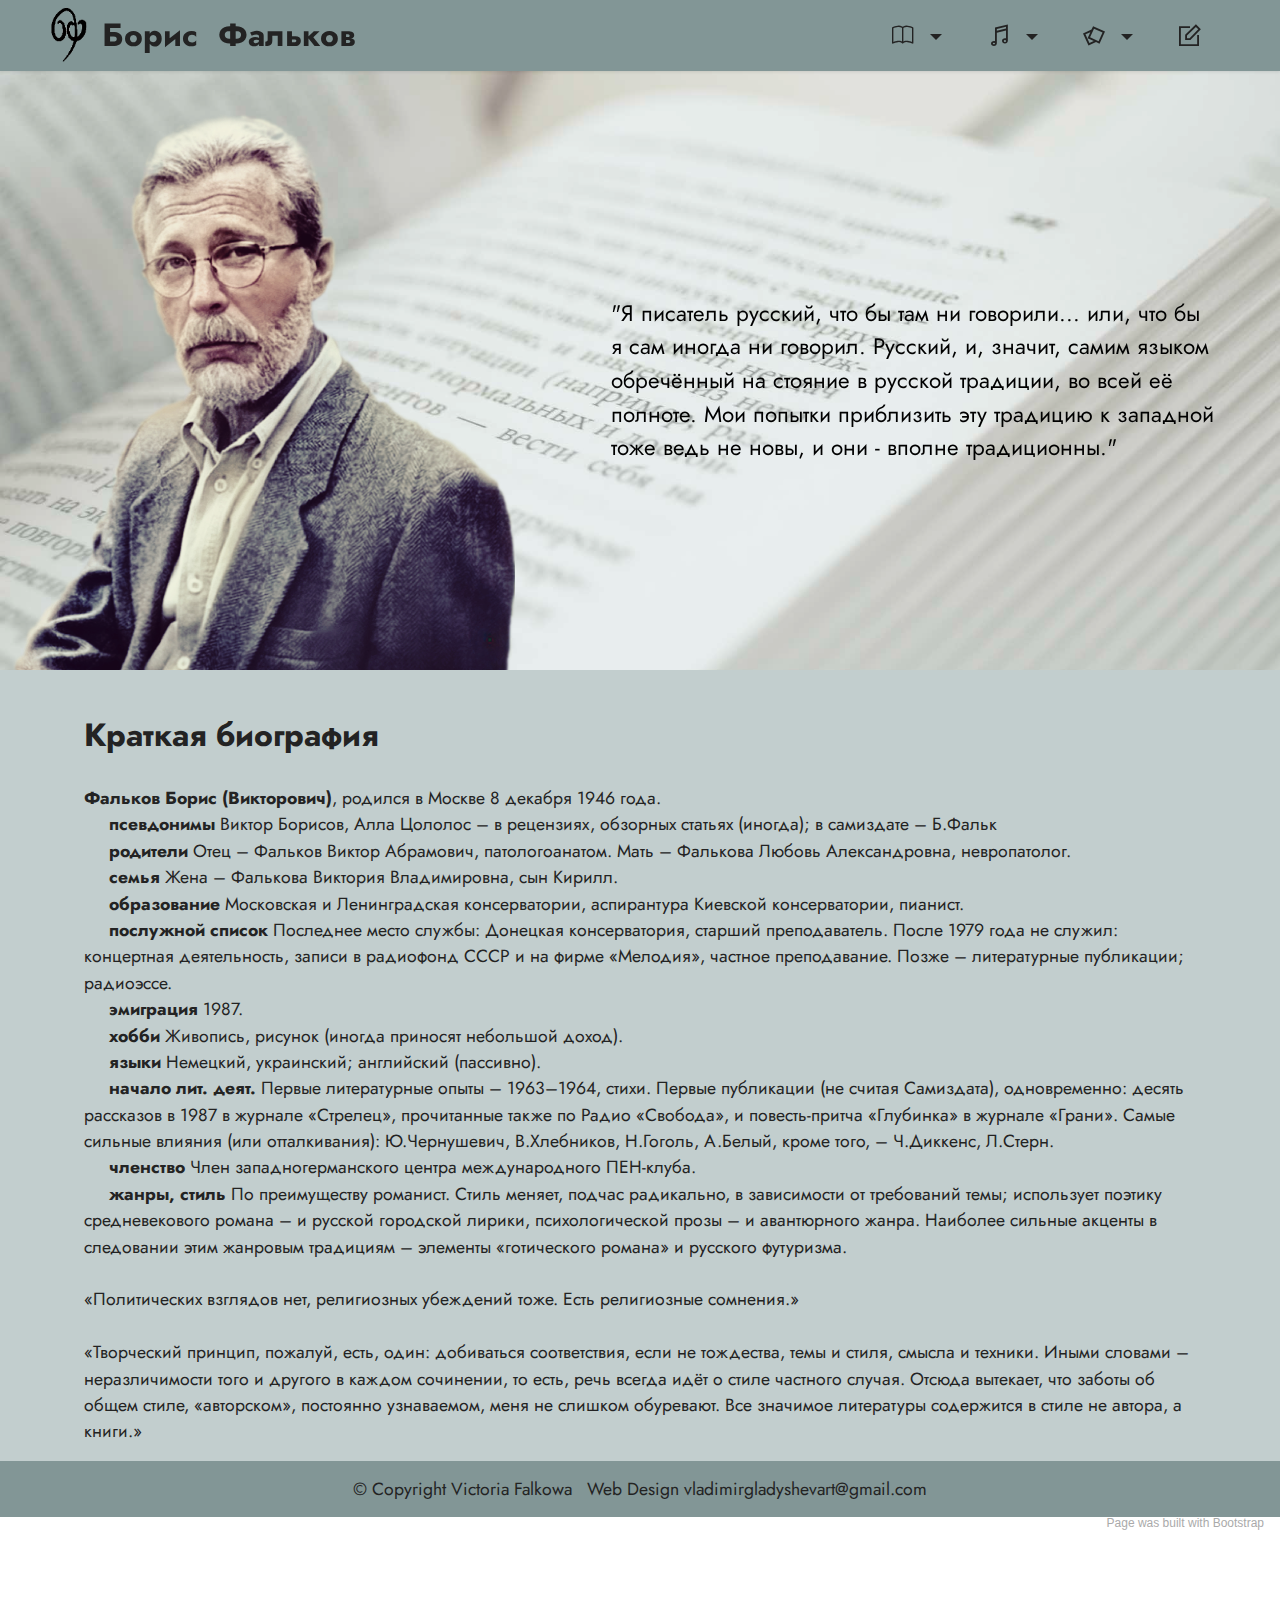
==== commit dfc18849: "Add files via upload" ====
--- a/index.html
+++ b/index.html
@@ -28,133 +28,140 @@
 <title>Анимация</title>
 <style type="text/css">
 
-.zima {width: auto; height: auto; background-image: url("LandscapeBack.png"); display: block; position: relative;
-overflow: hidden; margin: auto;} 
 
 .snowflakes {width: 100px; height: 113px; background-image: url("assets/images/snowflakes100.png"); 
-  position: absolute; opacity: 0.5;
+  position: absolute; opacity: 0.0;
   left: 40px;
   top: 820px;
   z-index: +1;
   animation-name: snowflakes;
   animation-duration: 20s;
   animation-delay: 0,5s;
-  animation-iteration-count: 3;
+  animation-iteration-count: 4;
   animation-timing-function: linear;}
 
 .snowflakes1 {width: 80px; height: 90px; background-image: url("assets/images/snowflakes80.png"); 
-  position: absolute; opacity: 0.5;
+  position: absolute; opacity: 0.0;
   left: 240px;
   top: 820px;
   z-index: +1;
   animation-name: snowflakes1;
   animation-duration: 15s;
   animation-delay: 4.2s;
-  animation-iteration-count: 3;
+  animation-iteration-count: 4;
   animation-timing-function: linear;}
 
 .snowflakes2 {width: 100px; height: 113px; background-image: url("assets/images/snowflakes100.png"); 
-  position: absolute; opacity: 0.5;
+  position: absolute; opacity: 0.0;
   left: 440px;
   top: 820px;
   z-index: +1;
   animation-name: snowflakes2;
   animation-duration: 17s;
   animation-delay: 2.8s;
-  animation-iteration-count: 3;
+  animation-iteration-count: 4;
   animation-timing-function: linear;}
 
 .snowflakes3 {width: 80px; height: 90px; background-image: url("assets/images/snowflakes80.png"); 
-  position: absolute; opacity: 0.5;
+  position: absolute; opacity: 0.0;
   left: 640px;
   top: 820px;
   z-index: +1;
   animation-name: snowflakes3;
   animation-duration: 12.5s;
   animation-delay: 6.6s;
-  animation-iteration-count: 3;
+  animation-iteration-count: 4;
   animation-timing-function: linear;}
 
 .snowflakes4 {width: 100px; height: 113px; background-image: url("assets/images/snowflakes100.png"); 
-  position: absolute; opacity: 0.5;
+  position: absolute; opacity: 0.0;
   left: 840px;
   top: 820px;
   z-index: +1;
   animation-name: snowflakes4;
   animation-duration: 16s;
   animation-delay: 3.8s;
-  animation-iteration-count: 3;
+  animation-iteration-count: 4;
   animation-timing-function: linear;}
 
 .snowflakes5 {width: 80px; height: 90px; background-image: url("assets/images/snowflakes80.png"); 
-  position: absolute; opacity: 0.5;
+  position: absolute; opacity: 0.0;
   left: 1040px;
   top: 820px;
   z-index: +1;
   animation-name: snowflakes5;
   animation-duration: 14s;
   animation-delay: 6.8s;
-  animation-iteration-count: 3;
+  animation-iteration-count: 4;
   animation-timing-function: linear;}
 
 .snowflakes6 {width: 100px; height: 113px; background-image: url("assets/images/snowflakes100.png"); 
-  position: absolute; opacity: 0.5;
+  position: absolute; opacity: 0.0;
   left: 1240px;
   top: 820px;
   z-index: +1;
   animation-name: snowflakes6;
   animation-duration: 17s;
   animation-delay: 2.4s;
-  animation-iteration-count: 3;
+  animation-iteration-count: 4;
   animation-timing-function: linear;}
 
 .snowflakes7 {width: 80px; height: 90px; background-image: url("assets/images/snowflakes80.png"); 
-  position: absolute; opacity: 0.5;
+  position: absolute; opacity: 0.0;
   left: 1440px; 
   top: 820px;
   z-index: +1;
   animation-name: snowflakes7;
   animation-duration: 12.5s;
   animation-delay: 6.2s;
-  animation-iteration-count: 3;
+  animation-iteration-count: 4;
   animation-timing-function: linear;}
 
   .snowflakes8 {width: 100px; height: 113px; background-image: url("assets/images/snowflakes100.png"); 
-  position: absolute; opacity: 0.5;
+  position: absolute; opacity: 0.0;
   left: 1640px;
   top: 820px;
   z-index: +1;
   animation-name: snowflakes8;
   animation-duration: 18s;
   animation-delay: 2,5s;
-  animation-iteration-count: 3;
+  animation-iteration-count: 4;
   animation-timing-function: linear;}
 
 .snowflakes9 {width: 100px; height: 113px; background-image: url("assets/images/snowflakes100.png"); 
-  position: absolute; opacity: 0.5;
+  position: absolute; opacity: 0.0;
   left: 40px;
   top: 820px;
   z-index: +1;
   animation-name: snowflakes9;
   animation-duration: 18s;
-  animation-delay: 7s;
-  animation-iteration-count: 3;
+  animation-delay: 5s;
+  animation-iteration-count: 4;
   animation-timing-function: linear;}
 
 
 .snowflakes10 {width: 100px; height: 113px; background-image: url("assets/images/snowflakes100.png"); 
-  position: absolute; opacity: 0.5;
+  position: absolute; opacity: 0.0;
   left: 1640px;
   top: 820px;
   z-index: +1;
   animation-name: snowflakes10;
-  animation-duration: 20s;
-  animation-delay: 8s;
-  animation-iteration-count: 3;
-  animation-timing-function: linear;}
-
-
-
+  animation-duration: 15s;
+  animation-delay: 6s;
+  animation-iteration-count: 4;
+  animation-timing-function: linear;}
+
+
+.snowflakes11 {width: 80px; height: 90px; background-image: url("assets/images/snowflakes80.png"); 
+  position: absolute; opacity: 0.0;
+  left: 1440px; 
+  top: 820px;
+  z-index: +1;
+  animation-name: snowflakes11;
+  animation-duration: 12.5s;
+  animation-delay: 11.2s;
+  animation-iteration-count: 4;
+  animation-timing-function: linear;}
 
 
 
@@ -170,7 +177,7 @@
   80% {left: 80px; top: 780px; opacity: 0.5;}
   90% {left: 30px; top: 820px; transform: rotate(45deg);}
   95% {left: 80px; top: 820px; transform: rotate(-10deg); opacity: 0.5; }
-  100% {left: 20x; top: 820px; opacity: 0.4; }
+  100% {left: 20x; top: 820px; opacity: 0.0; }
 
 }
 
@@ -187,7 +194,7 @@
   80% {left: 280px; top: 780px; opacity: 0.5;}
   90% {left: 230px; top: 820px; transform: rotate(-45deg);}
   95% {left: 280px; top: 820px; transform: rotate(10deg); opacity: 0.5; }
-  100% {left: 220x; top: 820px; opacity: 0.4; }
+  100% {left: 220x; top: 820px; opacity: 0.0; }
 
 }
 
@@ -203,7 +210,7 @@
   80% {left: 480px; top: 780px; opacity: 0.5;}
   90% {left: 430px; top: 820px; transform: rotate(45deg);}
   95% {left: 480px; top: 820px; transform: rotate(-10deg); opacity: 0.5; }
-  100% {left: 420x; top: 820px; opacity: 0.4; }
+  100% {left: 420x; top: 820px; opacity: 0.0; }
 
 }
 
@@ -219,7 +226,7 @@
   80% {left: 680px; top: 780px; opacity: 0.5;}
   90% {left: 630px; top: 820px; transform: rotate(-45deg);}
   95% {left: 680px; top: 820px; transform: rotate(10deg); opacity: 0.5; }
-  100% {left: 620x; top: 820px; opacity: 0.4; }
+  100% {left: 620x; top: 820px; opacity: 0.0; }
 
 }
 
@@ -235,7 +242,7 @@
   80% {left: 880px; top: 780px; oopacity: 0.5;}
   90% {left: 830px; top: 820px; transform: rotate(-45deg);}
   95% {left: 880px; top: 820px; transform: rotate(10deg); opacity: 0.5; }
-  100% {left: 220x; top: 820px; opacity: 0.4; }
+  100% {left: 220x; top: 820px; opacity: 0.0; }
 
 }
 
@@ -252,7 +259,7 @@
   80% {left: 1080px; top: 780px; opacity: 0.5;}
   90% {left: 1030px; top: 820px; transform: rotate(-45deg);}
   95% {left: 1080px; top: 820px; transform: rotate(10deg); opacity: 0.5; }
-  100% {left: 1020x; top: 820px; opacity: 0.4; }
+  100% {left: 1020x; top: 820px; opacity: 0.0; }
 
 }
 
@@ -268,7 +275,7 @@
   80% {left: 1280px; top: 780px; opacity: 0.5;}
   90% {left: 1230px; top: 820px; transform: rotate(45deg);}
   95% {left: 1280px; top: 820px; transform: rotate(-10deg); opacity: 0.5; }
-  100% {left: 1220x; top: 820px; opacity: 0.4; }
+  100% {left: 1220x; top: 820px; opacity: 0.0; }
 
 }
 
@@ -284,7 +291,7 @@
   80% {left: 1480px; top: 780px; opacity: 0.5;}
   90% {left: 1430px; top: 820px; transform: rotate(-45deg);}
   95% {left: 1480px; top: 820px; transform: rotate(10deg); opacity: 0.5; }
-  100% {left: 1420x; top: 820px; opacity: 0.4; }
+  100% {left: 1420x; top: 820px; opacity: 0.0; }
 
 }
 
@@ -300,24 +307,24 @@
   80% {left: 1680px; top: 780px; opacity: 0.5; }
   90% {left: 1630px; top: 820px; transform: rotate(45deg);}
   95% {left: 1680px; top: 820px; transform: rotate(-10deg); opacity: 0.5; }
-  100% {left: 1620x; top: 820px; opacity: 0.4; }
+  100% {left: 1620x; top: 820px; opacity: 0.0; }
 
 }
 
 
 @keyframes snowflakes9 {
-  0% {left: 40px; top: -30px; transform: rotate(70deg); opacity: 0.3; }
-  10% {left: 90px; top: 100px; opacity: 0.95; transform: rotate(65deg);}
-  20% {left: 40px; top: 260px; opacity: 0.9; }
-  30% {left: 80px; top: 360px; opacity: 0.95; transform: rotate(-80deg); }
-  40% {left: 120px; top: 420px; }
-  50% {left: 100px; top: 510px; opacity: 0.8; transform: rotate(55deg);}
-  60% {left: 90px; top: 600px; opacity: 0.5;; }
-  70% {left: 130px; top: 690px; transform: rotate(-55deg); opacity: 0.5;; }
-  80% {left: 80px; top: 780px; opacity: 0.5;}
+  0% {left: 60px; top: -30px; transform: rotate(70deg); opacity: 0.3; }
+  10% {left: 100px; top: 100px; opacity: 0.95; transform: rotate(65deg);}
+  20% {left: 60px; top: 260px; opacity: 0.9; }
+  30% {left: 100px; top: 360px; opacity: 0.95; transform: rotate(-80deg); }
+  40% {left: 140px; top: 420px; }
+  50% {left: 120px; top: 510px; opacity: 0.8; transform: rotate(55deg);}
+  60% {left: 110px; top: 600px; opacity: 0.5;; }
+  70% {left: 150px; top: 690px; transform: rotate(-55deg); opacity: 0.5;; }
+  80% {left: 100px; top: 780px; opacity: 0.5;}
   90% {left: 30px; top: 820px; transform: rotate(45deg);}
   95% {left: 80px; top: 820px; transform: rotate(-10deg); opacity: 0.5; }
-  100% {left: 20x; top: 820px; opacity: 0.4; }
+  100% {left: 20x; top: 820px; opacity: 0.0; }
 
 }
 
@@ -333,10 +340,25 @@
   80% {left: 1680px; top: 780px; opacity: 0.5; }
   90% {left: 1630px; top: 820px; transform: rotate(45deg);}
   95% {left: 1680px; top: 820px; transform: rotate(-10deg); opacity: 0.5; }
-  100% {left: 1620x; top: 820px; opacity: 0.4; }
-
-}
-
+  100% {left: 1620x; top: 820px; opacity: 0.0; }
+
+}
+
+@keyframes snowflakes11 {
+  0% {left: 1440px; top: -30px; transform: rotate(70deg); opacity: 0.3; }
+  10% {left: 1490px; top: 100px; opacity: 0.95; transform: rotate(-65deg);}
+  20% {left: 1440px; top: 260px; opacity: 0.9; }
+  30% {left: 1480px; top: 360px; opacity: 0.95; transform: rotate(80deg); }
+  40% {left: 1420px; top: 420px; }
+  50% {left: 1500px; top: 510px; opacity: 0.8; transform: rotate(-55deg);}
+  60% {left: 1490px; top: 600px; opacity: 0.5; }
+  70% {left: 1530px; top: 690px; transform: rotate(55deg); opacity: 0.5; }
+  80% {left: 1480px; top: 780px; opacity: 0.5;}
+  90% {left: 1430px; top: 820px; transform: rotate(-45deg);}
+  95% {left: 1480px; top: 820px; transform: rotate(10deg); opacity: 0.5; }
+  100% {left: 1420x; top: 820px; opacity: 0.0; }
+
+}
 
 
 /* .Land2 {width: 900px; height: 640px; position: absolute;
@@ -417,14 +439,14 @@
 
 
 
- <!--  <div class="zima"> -->
-<div> 
+
+<!-- <div> -->
 
                 <h4 class="mbr-section-subtitle mbr-fonts-style mb-4 display-2"><strong>Краткая биография</strong></h4>
 
                 <p class="mbr-text mbr-fonts-style display-7"><strong>Фальков Борис (Викторович)</strong>, родился в Москве 8 декабря 1946 года.<br><strong>&nbsp; &nbsp; &nbsp;псевдонимы</strong> Виктор Борисов, Алла Цололос – в рецензиях, обзорных статьях (иногда); в самиздате – Б.Фальк<br><strong>&nbsp; &nbsp; &nbsp;родители</strong> Отец – Фальков Виктор Абрамович, патологоанатом. Мать – Фалькова Любовь Александровна, невропатолог.<br><strong>&nbsp; &nbsp; &nbsp;семья</strong> Жена – Фалькова Виктория Владимировна, сын Кирилл.<br><strong>&nbsp; &nbsp; &nbsp;образование</strong> Московская и Ленинградская консерватории, аспирантура Киевской консерватории, пианист.<br><strong>&nbsp; &nbsp; &nbsp;послужной список</strong> Последнее место службы: Донецкая консерватория, старший преподаватель. После 1979 года не служил: концертная деятельность, записи в радиофонд СССР и на фирме «Мелодия», частное преподавание. Позже – литературные публикации; радиоэссе. <br><strong>&nbsp; &nbsp; &nbsp;эмиграция</strong> 1987.<br><strong>&nbsp; &nbsp; &nbsp;хобби</strong> Живопись, рисунок (иногда приносят небольшой доход).<br><strong>&nbsp; &nbsp; &nbsp;языки</strong> Немецкий, украинский; английский (пассивно).<br><strong>&nbsp; &nbsp; &nbsp;начало лит. деят.</strong> Первые литературные опыты – 1963–1964, стихи. Первые публикации (не считая Самиздата), одновременно: десять рассказов в 1987 в журнале «Стрелец», прочитанные также по Радио «Свобода», и повесть-притча «Глубинка» в журнале «Грани».  Самые сильные влияния (или отталкивания): Ю.Чернушевич, В.Хлебников, Н.Гоголь, А.Белый, кроме того, – Ч.Диккенс, Л.Стерн.<br><strong>&nbsp; &nbsp; &nbsp;членство </strong>Член западногерманского центра международного ПЕН-клуба.<br><strong>&nbsp; &nbsp; &nbsp;жанры, стиль</strong> По преимуществу романист. Стиль меняет, подчас радикально, в зависимости от требований темы; использует поэтику средневекового романа – и русской городской лирики, психологической прозы – и авантюрного жанра. Наиболее сильные акценты в следовании этим жанровым традициям – элементы «готического романа» и русского футуризма.<br><br>«Политических взглядов нет, религиозных убеждений тоже. Есть религиозные сомнения.»<br><br>«Творческий принцип, пожалуй, есть, один: добиваться соответствия, если не тождества, темы и стиля, смысла и техники. Иными словами – неразличимости того и другого в каждом сочинении, то есть, речь всегда идёт о стиле частного случая. Отсюда вытекает, что заботы об общем стиле, «авторском», постоянно узнаваемом, меня не слишком обуревают. Все значимое литературы содержится в стиле не автора, а книги.»&nbsp;<br></p>
 
- <!--       <div class="LandFront"></div>  -->
+
                  <div class="snowflakes"> </div>  
                  <div class="snowflakes1"> </div>  
                  <div class="snowflakes2"> </div>  
@@ -435,10 +457,10 @@
                   <div class="snowflakes7"> </div>
                   <div class="snowflakes9"> </div>
                   <div class="snowflakes10"> </div>
-<!--    <div class="LandFront2"></div> -->
-  
-
-            </div>
+                  <div class="snowflakes11"> </div>
+  
+
+     <!--       </div>  -->
 
         </div>
     </div>
